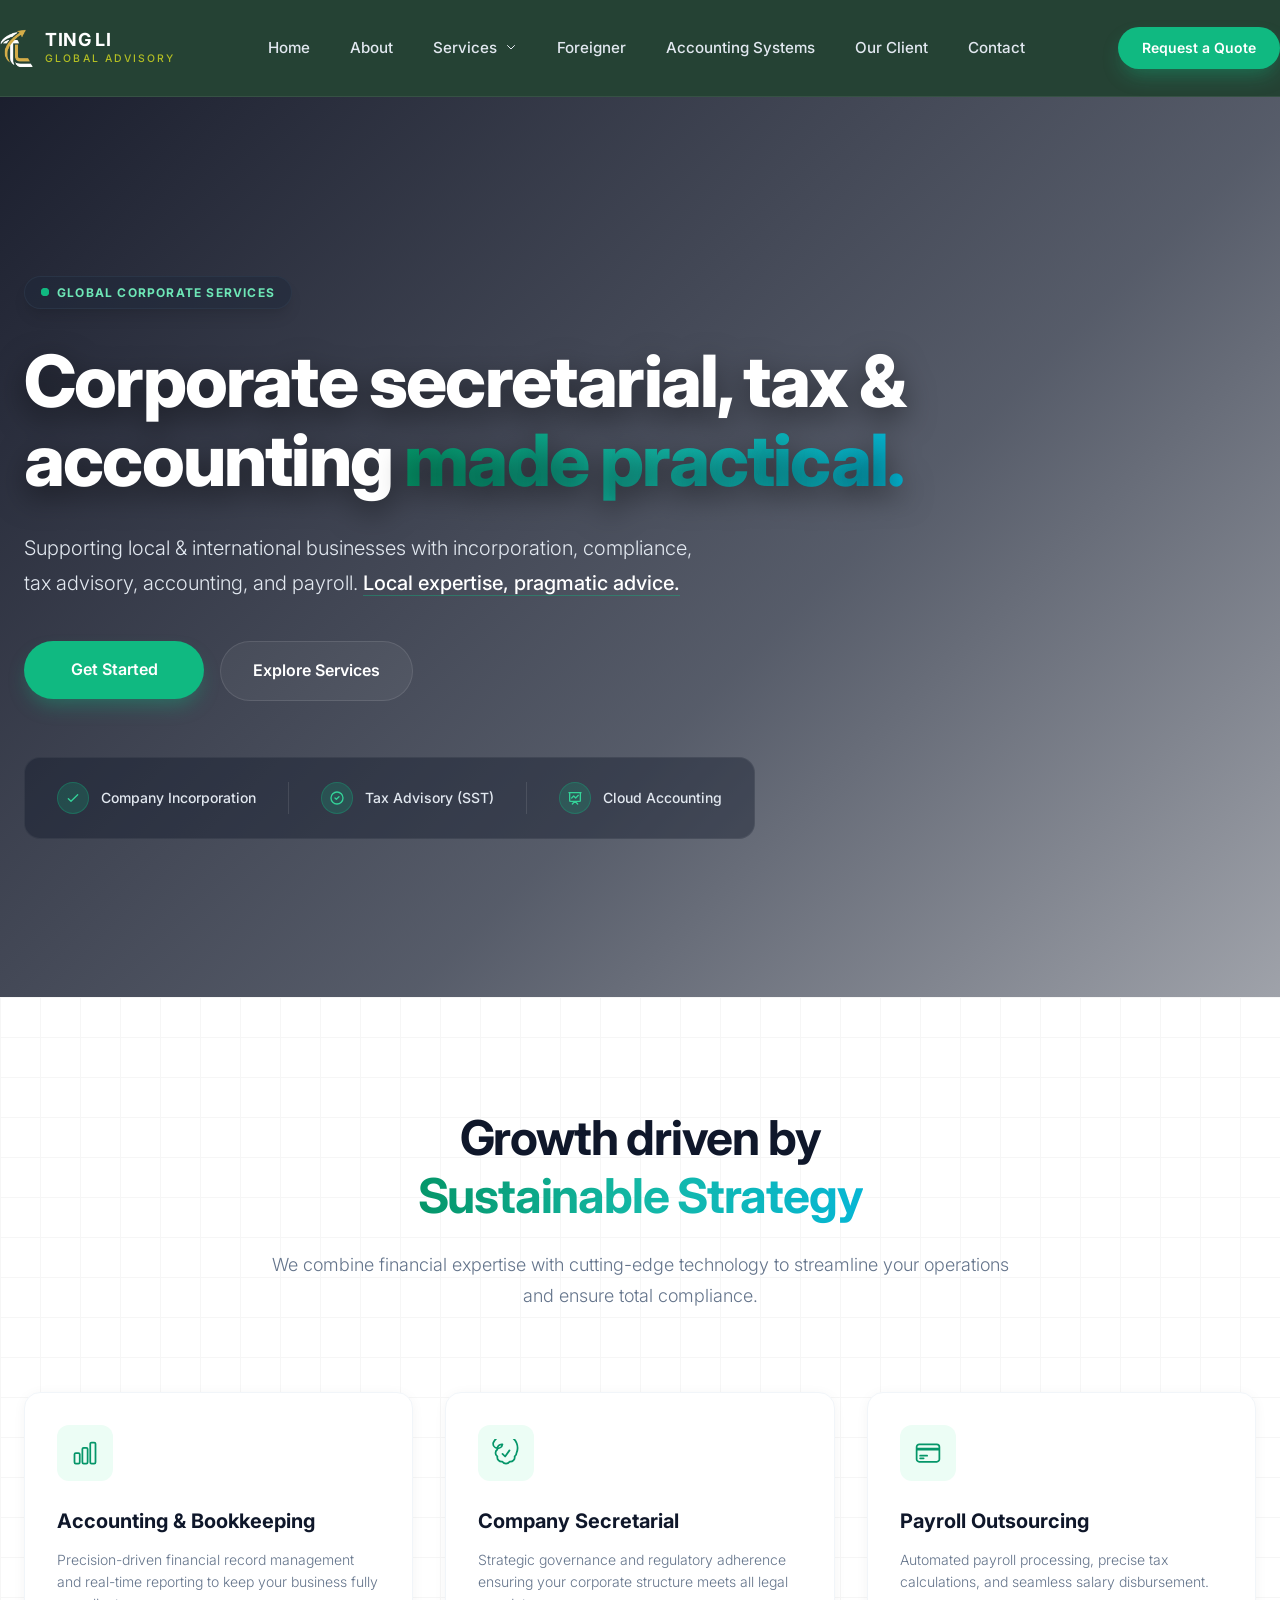
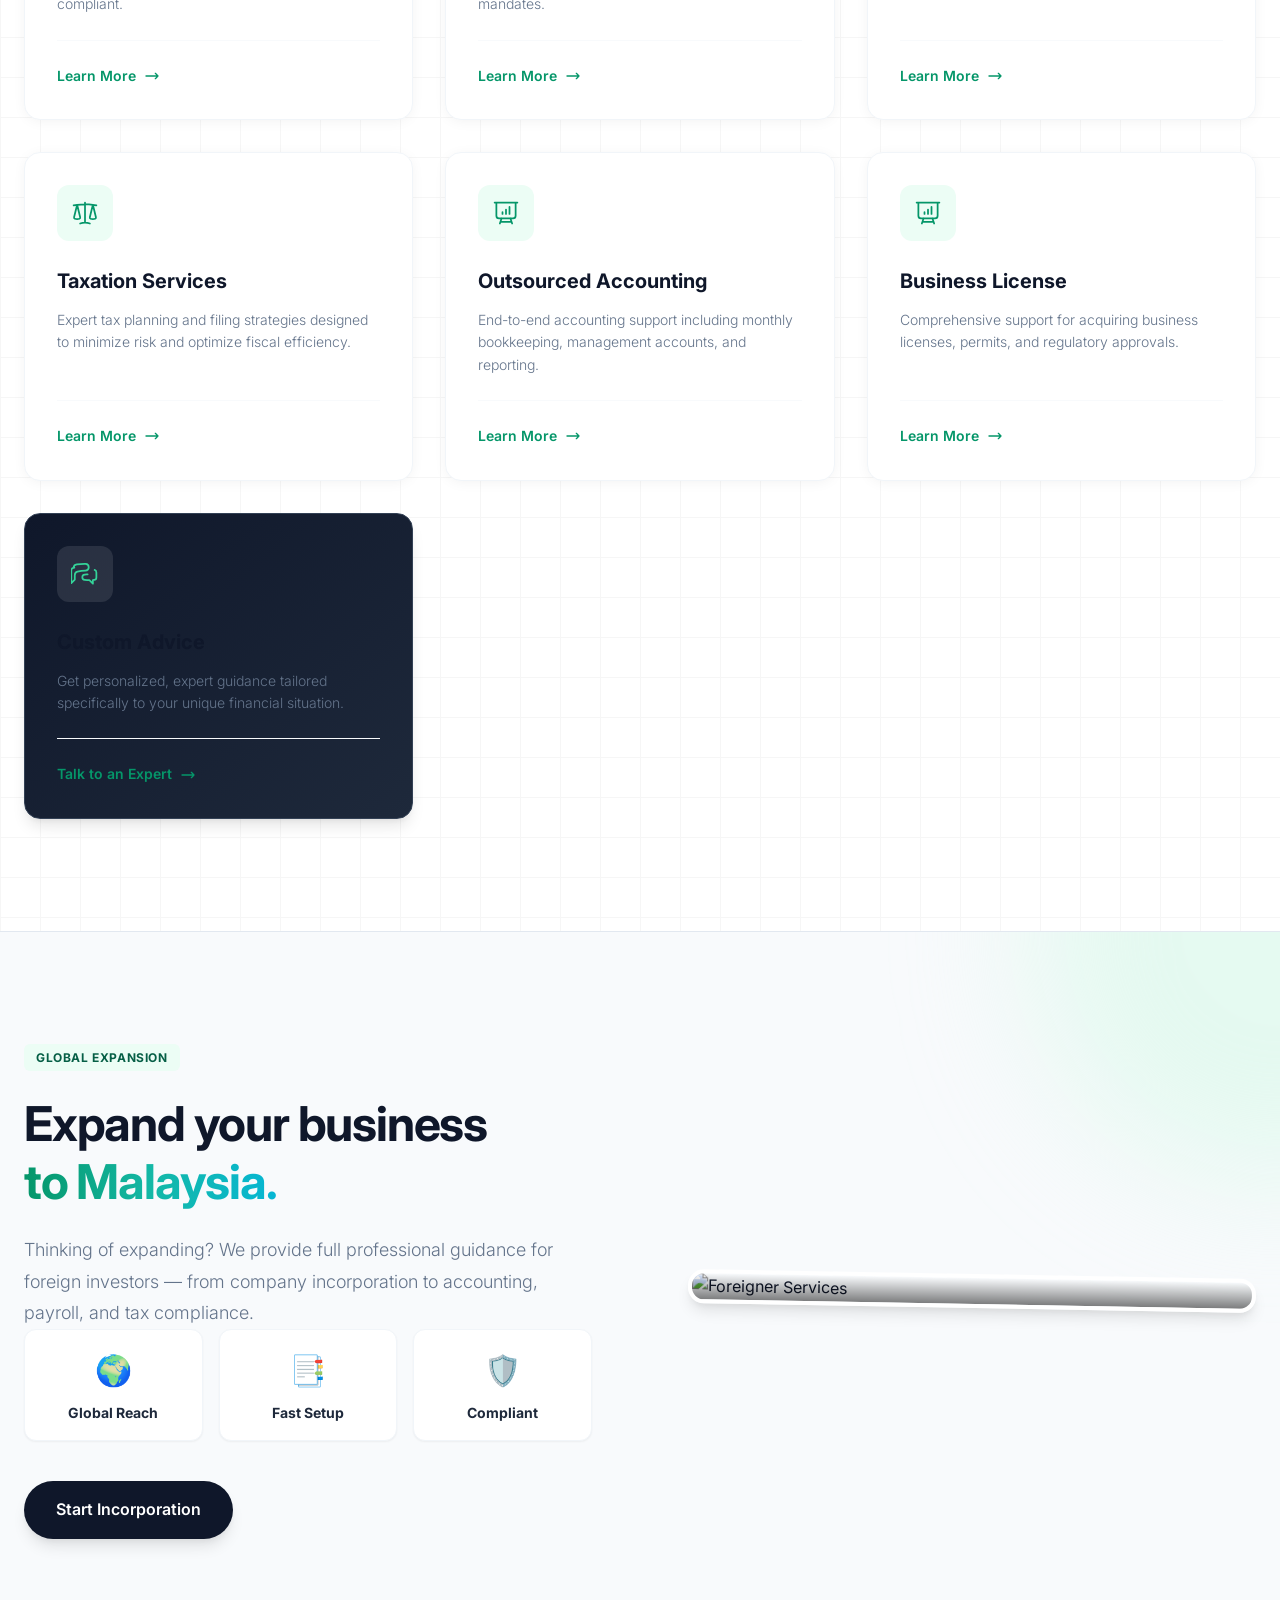
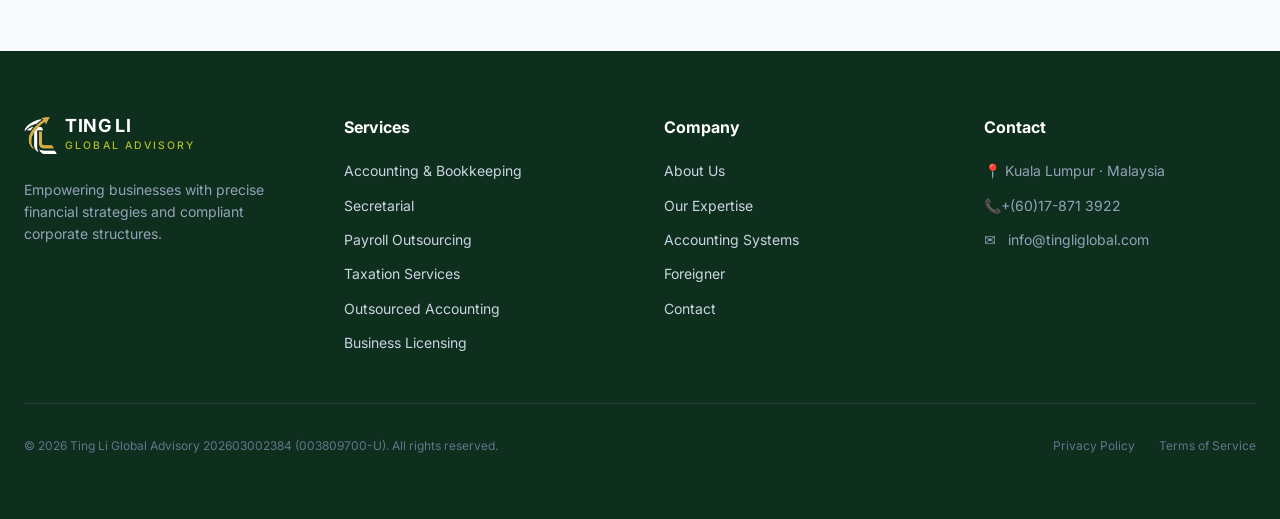
==== index.html @ 91e97980 "Update index.html" ====
<!DOCTYPE html>
<html lang="en">
  <head>
    <meta charset="UTF-8" />
    <meta name="viewport" content="width=device-width, initial-scale=1.0" />
    <script type="application/ld+json">
{
  "@context": "https://schema.org",
  "@type": "WebSite",
  "name": "Ting Li Global Advisory",
  "url": "https://tingliglobal.com",
  "alternateName": ["Ting Li Global"]
}
</script>
    <meta name="description" content="We specialize in empowering international businesses to establish and scale in Malaysia. As a premier boutique advisory firm, TING LI GLOBAL ADVISORY provides a seamless, one-stop solution for foreign investors. From company incorporation and work permits to financial management, tax compliance coordination, and audit liaison, we navigate the local regulatory landscape so you can focus on global expansion.">
    <title>Incorporation, Accounting & Audit Support | KL & Malaysia</title>
    <link rel="icon" type="image/png" href="favicon.png">
    <link rel="apple-touch-icon" href="favicon.png">
    <link href="https://fonts.googleapis.com/css2?family=Inter:wght@300;400;500;600;700;800&family=Poppins:wght@400;500;600&display=swap" rel="stylesheet">
    <link rel="stylesheet" href="design.css">
    
<script type="importmap">
{
  "imports": {
    "react": "https://aistudiocdn.com/react@^19.2.0",
    "react-dom/": "https://aistudiocdn.com/react-dom@^19.2.0/",
    "react/": "https://aistudiocdn.com/react@^19.2.0/"
  }
}
</script>
</head>
  <body>
    
    <!-- ===== HEADER ===== -->
    <header class="site-header">
      <div class="container header-inner">
        
        <!-- Logo -->
        <a class="brand-logo" href="index.html">
            <img src="logo-short.png" alt="Ting Li Logo" class="logo-img">
            <div class="logo-text-group">
                <span class="logo-title">TING LI</span>
                <span class="logo-subtitle">Global Advisory</span>
            </div>
        </a>
    
        <!-- Desktop Nav -->
        <nav class="main-nav">
          <a href="index.html" class="nav-link">Home</a>
          <a href="about.html" class="nav-link">About</a>
          
          
          <!-- Dropdown -->
          <div class="nav-item-dropdown">
            <a href="#" class="nav-link dropdown-toggle">
                Services 
                <svg class="arrow-icon" fill="none" stroke="currentColor" viewBox="0 0 24 24"><path stroke-linecap="round" stroke-linejoin="round" stroke-width="2" d="M19 9l-7 7-7-7"></path></svg>
            </a>
            <div class="dropdown-menu">
                <a href="accounting.html" class="dropdown-item">Accounting & Bookkeeping</a>
                <a href="secretarial.html" class="dropdown-item">Company Secretarial</a>
                <a href="payroll.html" class="dropdown-item">Payroll Outsourcing</a>
                <a href="taxation.html" class="dropdown-item">Taxation Services</a>
                <a href="outsource.html" class="dropdown-item">Outsourced Accounting</a>
                <a href="license.html" class="dropdown-item">Business License</a>
                <div class="dropdown-divider"></div>
                <a href="services.html" class="dropdown-item highlight-link">All Services →</a>
            </div>
          </div>
          
          <a href="foreigner.html" class="nav-link">Foreigner</a>
          <a href="system.html" class="nav-link">Accounting Systems</a>
          <a href="client.html" class="nav-link">Our Client</a>
          <a href="contact.html" class="nav-link">Contact</a>
        </nav>
    
        <!-- CTA & Mobile -->
        <div class="header-actions">
            <a href="contact.html" class="btn btn-primary btn-sm">Request a Quote</a>
            <button class="mobile-menu-btn">
              <svg class="icon" fill="none" stroke="currentColor" viewBox="0 0 24 24"><path stroke-linecap="round" stroke-linejoin="round" stroke-width="2" d="M4 6h16M4 12h16M4 18h16"></path></svg>
            </button>
        </div>
      </div>
    </header>

    <!-- ===== HERO SECTION ===== -->
    <section class="hero-section">
      <div class="hero-slideshow"></div>
      <div class="hero-overlay"></div>

      <div class="container hero-content">
        <div class="hero-inner animate-fade-in-up">
          
          <!-- Badge -->
          <div class="hero-badge">
            <span class="status-indicator">
              <span class="ping"></span>
              <span class="dot"></span>
            </span>
            <span class="badge-text">Global Corporate Services</span>
          </div>

          <!-- Main Title -->
          <h1 class="hero-title">
            Corporate secretarial, tax & accounting <span class="gradient-text">made practical.</span>
          </h1>
          
          <!-- Subtitle -->
          <p class="hero-subtitle">
            Supporting local & international businesses with incorporation, compliance, tax advisory, accounting, and payroll. 
            <span class="highlight">Local expertise, pragmatic advice.</span>
          </p>

          <!-- Buttons -->
          <div class="hero-buttons">
            <a href="contact.html" class="btn btn-primary btn-lg">Get Started</a>
            <a href="services.html" class="btn btn-glass btn-lg">Explore Services</a>
          </div>

          <!-- Features (Glass Card) -->
          <div class="hero-features-card">
             <div class="feature-item">
                <div class="icon-circle">
                    <svg class="icon" fill="none" stroke="currentColor" viewBox="0 0 24 24"><path stroke-linecap="round" stroke-linejoin="round" stroke-width="2" d="M5 13l4 4L19 7"></path></svg>
                </div>
                <span>Company Incorporation</span>
             </div>
             <div class="separator"></div>
             <div class="feature-item">
                <div class="icon-circle">
                    <svg class="icon" fill="none" stroke="currentColor" viewBox="0 0 24 24"><path stroke-linecap="round" stroke-linejoin="round" stroke-width="2" d="M9 12l2 2 4-4m6 2a9 9 0 11-18 0 9 9 0 0118 0z"></path></svg>
                </div>
                <span>Tax Advisory (SST)</span>
             </div>
             <div class="separator"></div>
             <div class="feature-item">
                <div class="icon-circle">
                    <svg class="icon" fill="none" stroke="currentColor" viewBox="0 0 24 24"><path stroke-linecap="round" stroke-linejoin="round" stroke-width="2" d="M7 12l3-3 3 3 4-4M8 21l4-4 4 4M3 4h18M4 4h16v12a1 1 0 01-1 1H5a1 1 0 01-1-1V4z"></path></svg>
                </div>
                <span>Cloud Accounting</span>
             </div>
          </div>

        </div>
      </div>
    </section>

    <!-- ===== SERVICES SECTION ===== -->
    <section id="services" class="services-section">
        
        <!-- Grid Pattern -->
        <div class="bg-grid"></div>

        <div class="container relative-z">
            
            <!-- Section Header -->
            <div class="section-header">
                <h2 class="section-title animate-fade-in-up">
                    Growth driven by <br/>
                    <span class="gradient-text-emerald">Sustainable Strategy</span>
                </h2>
                <p class="section-description animate-fade-in-up delay-100">
                   We combine financial expertise with cutting-edge technology to streamline your operations and ensure total compliance.
                </p>
            </div>

            <!-- Modern Grid Layout -->
            <div class="services-grid">
                
                <!-- Card 1 -->
                <a href="accounting.html" class="service-card animate-fade-in-up delay-100">
                    <div class="card-icon-wrapper">
                        <svg class="card-icon" fill="none" viewBox="0 0 24 24" stroke-width="1.5" stroke="currentColor"><path stroke-linecap="round" stroke-linejoin="round" d="M3 13.125C3 12.504 3.504 12 4.125 12h2.25c.621 0 1.125.504 1.125 1.125v6.75C7.5 20.496 6.996 21 6.375 21h-2.25A1.125 1.125 0 013 19.875v-6.75zM9.75 8.625c0-.621.504-1.125 1.125-1.125h2.25c.621 0 1.125.504 1.125 1.125v11.25c0 .621-.504 1.125-1.125 1.125h-2.25a1.125 1.125 0 01-1.125-1.125V8.625zM16.5 4.125c0-.621.504-1.125 1.125-1.125h2.25C20.496 3 21 3.504 21 4.125v15.75c0 .621-.504 1.125-1.125 1.125h-2.25a1.125 1.125 0 01-1.125-1.125V4.125z" /></svg>
                    </div>
                    <h3 class="card-title">Accounting & Bookkeeping</h3>
                    <p class="card-desc">Precision-driven financial record management and real-time reporting to keep your business fully compliant.</p>
                    <div class="card-footer">
                        Learn More <svg class="arrow-mini" fill="none" viewBox="0 0 24 24" stroke="currentColor" stroke-width="2"><path stroke-linecap="round" stroke-linejoin="round" d="M17 8l4 4m0 0l-4 4m4-4H3" /></svg>
                    </div>
                </a>

                <!-- Card 2 -->
                <a href="secretarial.html" class="service-card animate-fade-in-up delay-200">
                    <div class="card-icon-wrapper">
                        <svg class="card-icon" fill="none" viewBox="0 0 24 24" stroke-width="1.5" stroke="currentColor"><path stroke-linecap="round" stroke-linejoin="round" d="M9 12.75L11.25 15 15 9.75M21 12c0 1.268-.63 2.39-1.593 3.068a3.745 3.745 0 01-1.043 3.296 3.745 3.745 0 01-3.296 1.043A3.745 3.745 0 0112 21c-1.268 0-2.39-.63-3.068-1.593a3.746 3.746 0 01-3.296-1.043 3.745 3.745 0 01-1.043-3.296A3.745 3.745 0 013 12c0-1.268.63-2.39 1.593-3.068a3.745 3.745 0 011.043-3.296 3.746 3.746 0 013.296-1.043A3.746 3.746 0 011.043 3.296A3.745 3.745 0 0121 12z" /></svg>
                    </div>
                    <h3 class="card-title">Company Secretarial</h3>
                    <p class="card-desc">Strategic governance and regulatory adherence ensuring your corporate structure meets all legal mandates.</p>
                    <div class="card-footer">
                        Learn More <svg class="arrow-mini" fill="none" viewBox="0 0 24 24" stroke="currentColor" stroke-width="2"><path stroke-linecap="round" stroke-linejoin="round" d="M17 8l4 4m0 0l-4 4m4-4H3" /></svg>
                    </div>
                </a>

                <!-- Card 3 -->
                <a href="payroll.html" class="service-card animate-fade-in-up delay-300">
                    <div class="card-icon-wrapper">
                        <svg class="card-icon" fill="none" viewBox="0 0 24 24" stroke-width="1.5" stroke="currentColor"><path stroke-linecap="round" stroke-linejoin="round" d="M2.25 8.25h19.5M2.25 9h19.5m-16.5 5.25h6m-6 2.25h3m-3.75 3h15a2.25 2.25 0 002.25-2.25V6.75A2.25 2.25 0 0019.5 4.5h-15a2.25 2.25 0 00-2.25 2.25v10.5A2.25 2.25 0 004.5 19.5z" /></svg>
                    </div>
                    <h3 class="card-title">Payroll Outsourcing</h3>
                    <p class="card-desc">Automated payroll processing, precise tax calculations, and seamless salary disbursement.</p>
                    <div class="card-footer">
                        Learn More <svg class="arrow-mini" fill="none" viewBox="0 0 24 24" stroke="currentColor" stroke-width="2"><path stroke-linecap="round" stroke-linejoin="round" d="M17 8l4 4m0 0l-4 4m4-4H3" /></svg>
                    </div>
                </a>

                <!-- Card 4 -->
                <a href="taxation.html" class="service-card animate-fade-in-up delay-400">
                    <div class="card-icon-wrapper">
                        <svg class="card-icon" fill="none" viewBox="0 0 24 24" stroke-width="1.5" stroke="currentColor"><path stroke-linecap="round" stroke-linejoin="round" d="M12 3v17.25m0 0c-1.472 0-2.882.265-4.185.75M12 20.25c1.472 0 2.882.265 4.185.75M18.75 4.97A48.416 48.416 0 0012 4.5c-2.291 0-4.545.16-6.75.47m13.5 0c1.01.143 2.01.317 3 .52m-3-.52l2.62 10.726c.122.499-.106 1.028-.589 1.202a5.988 5.988 0 01-2.031.352 5.988 5.988 0 01-2.031-.352c-.483-.174-.711-.703-.59-1.202L18.75 4.971zm-16.5.52c.99-.203 1.99-.377 3-.52m0 0l2.62 10.726c.122.499-.106 1.028-.589 1.202a5.989 5.989 0 01-2.031.352 5.989 5.989 0 01-2.031-.352c-.483-.174-.711-.703-.59-1.202L5.25 4.971z" /></svg>
                    </div>
                    <h3 class="card-title">Taxation Services</h3>
                    <p class="card-desc">Expert tax planning and filing strategies designed to minimize risk and optimize fiscal efficiency.</p>
                    <div class="card-footer">
                        Learn More <svg class="arrow-mini" fill="none" viewBox="0 0 24 24" stroke="currentColor" stroke-width="2"><path stroke-linecap="round" stroke-linejoin="round" d="M17 8l4 4m0 0l-4 4m4-4H3" /></svg>
                    </div>
                </a>

                <!-- Card 5 -->
                <a href="outsource.html" class="service-card animate-fade-in-up delay-500">
                    <div class="card-icon-wrapper">
                        <svg class="card-icon" fill="none" viewBox="0 0 24 24" stroke-width="1.5" stroke="currentColor"><path stroke-linecap="round" stroke-linejoin="round" d="M3.75 3v11.25A2.25 2.25 0 006 16.5h2.25M3.75 3h-1.5m1.5 0h16.5m0 0h1.5m-1.5 0v11.25A2.25 2.25 0 0118 16.5h-2.25m-7.5 0h7.5m-7.5 0l-1 3m8.5-3l1 3m0 0l.5 1.5m-.5-1.5h-9.5m0 0l-.5 1.5M9 11.25v1.5M12 9v3.75m3-6v6" /></svg>
                    </div>
                    <h3 class="card-title">Outsourced Accounting</h3>
                    <p class="card-desc">End-to-end accounting support including monthly bookkeeping, management accounts, and reporting.</p>
                    <div class="card-footer">
                        Learn More <svg class="arrow-mini" fill="none" viewBox="0 0 24 24" stroke="currentColor" stroke-width="2"><path stroke-linecap="round" stroke-linejoin="round" d="M17 8l4 4m0 0l-4 4m4-4H3" /></svg>
                    </div>
                </a>
                
                <!-- Card 5 -->
                <a href="license.html" class="service-card animate-fade-in-up delay-500">
                    <div class="card-icon-wrapper">
                        <svg class="card-icon" fill="none" viewBox="0 0 24 24" stroke-width="1.5" stroke="currentColor"><path stroke-linecap="round" stroke-linejoin="round" d="M3.75 3v11.25A2.25 2.25 0 006 16.5h2.25M3.75 3h-1.5m1.5 0h16.5m0 0h1.5m-1.5 0v11.25A2.25 2.25 0 0118 16.5h-2.25m-7.5 0h7.5m-7.5 0l-1 3m8.5-3l1 3m0 0l.5 1.5m-.5-1.5h-9.5m0 0l-.5 1.5M9 11.25v1.5M12 9v3.75m3-6v6" /></svg>
                    </div>
                    <h3 class="card-title">Business License</h3>
                    <p class="card-desc">Comprehensive support for acquiring business licenses, permits, and regulatory approvals.</p>
                    <div class="card-footer">
                        Learn More <svg class="arrow-mini" fill="none" viewBox="0 0 24 24" stroke="currentColor" stroke-width="2"><path stroke-linecap="round" stroke-linejoin="round" d="M17 8l4 4m0 0l-4 4m4-4H3" /></svg>
                    </div>
                </a>
                

                <!-- Card 6: Custom -->
                <a href="contact.html" class="service-card service-card-dark animate-fade-in-up delay-600">
                    <div class="card-icon-wrapper dark-icon">
                        <svg class="card-icon" fill="none" viewBox="0 0 24 24" stroke-width="1.5" stroke="currentColor"><path stroke-linecap="round" stroke-linejoin="round" d="M20.25 8.511c.884.284 1.5 1.128 1.5 2.097v4.286c0 1.136-.847 2.1-1.98 2.193-.34.027-.68.052-1.02.072v3.091l-3-3c-1.355 0-2.697-.056-4.024-.166-1.145-.096-2.026-1.092-2.026-2.247 0-1.133.875-2.11 2.013-2.256.54-.069 1.09-.126 1.653-.171.29-.023.584-.042.883-.057M2.25 6.75c0-1.552 1.171-2.88 2.723-3.048 2.152-.236 4.398-.372 6.69-.395.27.003.542.01.815.023 1.52.07 2.72 1.353 2.72 2.876 0 1.564-1.258 2.85-2.825 2.922-2.368.109-4.66.386-6.848.814-1.42.278-2.275 1.706-2.275 3.12v3.811l-3 3V9c0-1.042.698-1.93 1.68-2.187.31-.08.63-.146.953-.203" /></svg>
                    </div>
                    <h3 class="card-title text-white">Custom Advice</h3>
                    <p class="card-desc text-slate-400">Get personalized, expert guidance tailored specifically to your unique financial situation.</p>
                    <div class="card-footer text-emerald-400">
                        Talk to an Expert <svg class="arrow-mini" fill="none" viewBox="0 0 24 24" stroke="currentColor" stroke-width="2"><path stroke-linecap="round" stroke-linejoin="round" d="M17 8l4 4m0 0l-4 4m4-4H3" /></svg>
                    </div>
                </a>

            </div>
        </div>
    </section>

    <!-- ===== FOREIGNER SECTION ===== -->
    <section class="foreigner-section">
        
        <!-- Decorative blobs -->
        <div class="bg-blob"></div>
        
        <div class="container relative-z">
            <div class="foreigner-layout">
                
                <!-- Content -->
                <div class="foreigner-content">
                    <div class="badge-pill">Global Expansion</div>
                    
                    <h2 class="section-title text-left">
                        Expand your business <br>
                        <span class="gradient-text-emerald">to Malaysia.</span>
                    </h2>
                    
                    <p class="section-description text-left">
                        Thinking of expanding? We provide full professional guidance for foreign investors — from company incorporation to accounting, payroll, and tax compliance.
                    </p>
                    
                    <!-- Feature Grid -->
                    <div class="feature-grid">
                        <div class="feature-box">
                            <span class="emoji-icon">🌍</span>
                            <span class="feature-label">Global Reach</span>
                        </div>
                        <div class="feature-box">
                             <span class="emoji-icon">📑</span>
                            <span class="feature-label">Fast Setup</span>
                        </div>
                        <div class="feature-box">
                             <span class="emoji-icon">🛡️</span>
                            <span class="feature-label">Compliant</span>
                        </div>
                    </div>

                    <a href="foreigner.html" class="btn btn-dark btn-lg">Start Incorporation</a>
                </div>

                <!-- Image -->
                <div class="foreigner-image-wrapper">
                    <div class="image-card">
                        <img src="https://images.unsplash.com/photo-1556761175-5973dc0f32e7?q=80&w=2664&auto=format&fit=crop" alt="Foreigner Services" class="img-fluid">
                        <div class="image-overlay"></div>
                        <div class="image-caption">
                            <p class="caption-title">One-Stop Solution</p>
                            <p class="caption-subtitle">For International Investors</p>
                        </div>
                    </div>
                </div>

            </div>
        </div>
    </section>

     <!-- ===== FOOTER ===== -->
    <footer class="site-footer">
      <div class="container">
        <div class="footer-grid">
          
          <!-- Brand -->
          <div class="footer-col brand-col">
            <div class="footer-brand">
               <img src="logo-short.png" alt="Ting Li Logo" class="logo-img">
            <div class="logo-text-group">
                <span class="logo-title">TING LI</span>
                <span class="logo-subtitle">Global Advisory</span>
            </div>
            </div>
            <p class="footer-desc">
              Empowering businesses with precise financial strategies and compliant corporate structures.
            </p>
          </div>

          <!-- Links -->
          <div class="footer-col">
            <h4 class="footer-heading">Services</h4>
            <ul class="footer-links">
              <li><a href="accounting.html">Accounting & Bookkeeping</a></li>
              <li><a href="secretarial.html">Secretarial</a></li>
              <li><a href="payroll.html">Payroll Outsourcing</a></li>
              <li><a href="taxation.html">Taxation Services</a></li>
              <li><a href="outsource.css">Outsourced Accounting</a></li>
              <li><a href="license.html">Business Licensing</a></li>
            </ul>
          </div>

          <div class="footer-col">
            <h4 class="footer-heading">Company</h4>
            <ul class="footer-links">
              <li><a href="about.html">About Us</a></li>
              <li><a href="services.html">Our Expertise</a></li>
              <li><a href="system.html">Accounting Systems</a></li>
              <li><a href="foreigner.html">Foreigner</a></li>
              
              <li><a href="contact.html">Contact</a></li>
            </ul>
          </div>

          <!-- Contact -->
          <div class="footer-col">
          <h4 class="footer-heading">Contact</h4>
          <ul class="footer-contact">
            <li>
               <span>📍 Kuala Lumpur · Malaysia</span>
               <span><br></span>
            </li>
            <li>
               <span>📞+(60)17-871 3922</span>
               <span></span>
            </li>
            <li>
               <span>✉️</span>
               <span>info@tingliglobal.com</span>
            </li>
          </ul>
        </div>

        </div>

        <div class="footer-bottom">
          <p>&copy; 2026 Ting Li Global Advisory 202603002384 (003809700-U). All rights reserved.</p>
          <div class="footer-legal">
            <a href="#">Privacy Policy</a>
            <a href="#">Terms of Service</a>
          </div>
        </div>
      </div>
    </footer>
<script src="design.js"></script>
  </body>

</html>
---- design.css ----
/* =========================================
   VARIABLES & RESET
   ========================================= */
:root {
  /* Colors */
  --primary: #10b981; /* Emerald 500 */
  --primary-hover: #059669; /* Emerald 600 */
  --primary-light: #ecfdf5; /* Emerald 50 */
  --slate-900: #0f172a;
  --slate-800: #1e293b;
  --slate-500: #64748b;
  --slate-400: #94a3b8;
  --slate-50: #f8fafc;
  --white: #ffffff;
  
  /* Footer Background - Matching Header (Dark Emerald) */
  --bg-emerald-dark: #0e2e1e;

  /* Gradients */
  --grad-emerald: linear-gradient(to right, #059669, #14b8a6, #06b6d4); /* Emerald-Teal-Cyan */
  --grad-logo: linear-gradient(to bottom right, #10b981, #0d9488);
  
  /* Shadows */
  --shadow-sm: 0 1px 2px 0 rgba(0, 0, 0, 0.05);
  --shadow-lg: 0 10px 15px -3px rgba(0, 0, 0, 0.1), 0 4px 6px -2px rgba(0, 0, 0, 0.05);
  --shadow-card: 0 2px 15px -3px rgba(0,0,0,0.07);
  --shadow-card-hover: 0 50px 80px -15px rgba(16,185,129,0.3);
  --shadow-neon: 0 0 10px rgba(16, 185, 129, 0.5);
  
  /* Layout */
  --container-max: 1280px;
  --header-height: 80px;
}

* { box-sizing: border-box; margin: 0; padding: 0; }
html { height: 100%; } 
body {
  font-family: 'Inter', system-ui, -apple-system, sans-serif;
  color: var(--slate-900);
  line-height: 1.6;
  background-color: var(--white);
  -webkit-font-smoothing: antialiased;
}

/* =========================================
   UTILITIES
   ========================================= */
.container {
  width: 100%;
  max-width: var(--container-max);
  margin-left: auto !important;
  margin-right: auto !important;
  padding-left: 24px;
  padding-right: 24px;
}
a { text-decoration: none; color: inherit; }
.relative-z { position: relative; z-index: 10; }
.text-center { text-align: center; }
.mb-12 { margin-bottom: 3rem; }
.w-16 { width: 4rem; }
.h-1 { height: 0.25rem; }
.bg-emerald-500 { background-color: var(--primary); }
.mx-auto { margin-left: auto; margin-right: auto; }
.rounded { border-radius: 0.25rem; }
.text-slate-900 { color: var(--slate-900); }
.text-white { color: var(--white); }
.mt-6 { margin-top: 1.5rem; }

/* Buttons */
.btn {
  display: inline-flex;
  align-items: center;
  justify-content: center;
  font-weight: 600;
  border-radius: 9999px; /* Pill */
  transition: all 0.3s ease;
  cursor: pointer;
  border: none;
}
.btn-primary {
  background-color: var(--primary);
  color: var(--white);
  box-shadow: 0 10px 20px -5px rgba(16,185,129,0.4);
}
.btn-primary:hover {
  background-color: var(--primary-hover);
  transform: translateY(-2px);
  box-shadow: 0 20px 30px -5px rgba(16,185,129,0.5);
}
.btn-glass {
  background-color: rgba(255,255,255,0.05);
  border: 1px solid rgba(255,255,255,0.1);
  color: var(--white);
  backdrop-filter: blur(4px);
}
.btn-glass:hover {
  background-color: rgba(255,255,255,0.1);
}
.btn-dark {
  background-color: var(--slate-900);
  color: var(--white);
  box-shadow: var(--shadow-lg);
}
.btn-dark:hover {
  background-color: var(--slate-800);
  transform: translateY(-2px);
}
.btn-sm { padding: 0.625rem 1.5rem; font-size: 0.875rem; }
.btn-lg { padding: 1rem 2rem; font-size: 1rem; min-width: 180px; }

/* =========================================
   HEADER
   ========================================= */
.site-header {
  position: sticky;
  top: 0;
  z-index: 100;
  background-color: rgba(14, 46, 30, 0.9);
  backdrop-filter: blur(16px);
  border-bottom: 1px solid rgba(255, 255, 255, 0.08);
}
.header-inner {
  display: flex;
  align-items: center;
  justify-content: space-between;
  padding: 1.25rem 0;
}

/* Logo */
.brand-logo { display: flex; align-items: center; gap: 0.75rem; color: var(--white); }
.logo-img { height: 2.5rem; width: auto; object-fit: contain; }
.logo-text-group { display: flex; flex-direction: column; }
.logo-title { font-weight: 700; font-size: 1.125rem; line-height: 1.25; letter-spacing: 0.025em; }
.logo-subtitle { font-size: 0.65rem; font-weight: 500; letter-spacing: 0.2em; color: #b3be23; text-transform: uppercase; }

/* Nav */
.main-nav { display: none; }
@media(min-width: 1024px) {
  .main-nav { display: flex; align-items: center; gap: 2.5rem; }
}
.nav-link {
  font-weight: 500;
  color: #e2e8f0;
  font-size: 0.95rem;
  position: relative;
  transition: color 0.3s;
}
.nav-link:hover { color: #34d399; }
.nav-link::before {
  content: ''; position: absolute; bottom: -2px; left: 0; width: 0; height: 2px;
  background-color: #34d399; transition: width 0.3s;
}
.nav-link:hover::before { width: 100%; }

/* Dropdown */
.nav-item-dropdown { position: relative; height: 100%; display: flex; align-items: center; padding: 1rem 0; cursor: pointer; }
.arrow-icon { width: 0.75rem; height: 0.75rem; transition: transform 0.2s; margin-left: 4px; display: inline-block; }
.nav-item-dropdown:hover .arrow-icon { transform: rotate(180deg); }

.dropdown-menu {
  opacity: 0; visibility: hidden;
  position: absolute; top: 100%; left: 50%;
  transform: translateX(-50%) translateY(10px);
  background: var(--white);
  min-width: 260px;
  padding: 0.5rem;
  border-radius: 0.75rem;
  box-shadow: 0 20px 40px -5px rgba(0, 0, 0, 0.1);
  z-index: 50;
  transition: all 0.2s cubic-bezier(0.16, 1, 0.3, 1);
  border: 1px solid rgba(0,0,0,0.05);
}
.nav-item-dropdown:hover .dropdown-menu {
  opacity: 1; visibility: visible;
  transform: translateX(-50%) translateY(0);
}
.dropdown-item {
  display: block; padding: 0.625rem 1rem;
  color: var(--slate-500);
  font-size: 0.9rem; font-weight: 500;
  border-radius: 0.5rem; transition: all 0.2s;
}
.dropdown-item:hover {
  background-color: var(--primary-light);
  color: var(--primary-hover);
  padding-left: 1.25rem;
}
.dropdown-divider { height: 1px; background-color: #f1f5f9; margin: 0.25rem 0; }
.highlight-link { color: var(--primary-hover); font-weight: 600; }

/* Header Actions */
.header-actions { display: flex; align-items: center; gap: 1rem; }
.mobile-menu-btn {
  display: block; background: none; border: none; color: rgba(255,255,255,0.9);
  padding: 0.5rem; cursor: pointer;
}
.mobile-menu-btn:hover { color: white; background-color: rgba(255,255,255,0.1); border-radius: 0.5rem; }
@media(min-width: 1024px) { .mobile-menu-btn { display: none; } }
@media(max-width: 640px) { .header-actions .btn { display: none; } }

/* =========================================
   HERO
   ========================================= */
.hero-section {
  position: relative; width: 100%; min-height: 100vh;
  display: flex; align-items: center; justify-content: center;
  overflow: hidden;
  padding-top: 100px; padding-bottom: 80px;
}
.hero-slideshow {
  position: absolute; inset: 0; z-index: 0;
  background-size: cover; background-position: center;
  animation: slideShow 24s infinite;
  transition: background-image 1s ease-in-out;
}
.hero-overlay {
  position: absolute; inset: 0; z-index: 1;
  background: linear-gradient(135deg, rgba(2, 6, 23, 0.9) 0%, rgba(15, 23, 42, 0.7) 60%, rgba(15, 23, 42, 0.4) 100%);
}
@keyframes slideShow {
  0%, 20% { background-image: url('home1.jpg'); transform: scale(1); }
  25%, 45% { background-image: url('home2.jpg'); transform: scale(1.05); }
  50%, 70% { background-image: url('home3.jpg'); transform: scale(1); }
  75%, 95% { background-image: url('home4.jpg'); transform: scale(1.05); }
  100% { background-image: url('home1.jpg'); transform: scale(1); }
}

.hero-content {
  position: relative; z-index: 10;
  display: flex; flex-direction: column; align-items: flex-start; text-align: left;
}
.hero-inner { width: 100%; max-width: 64rem; }

.hero-badge {
  display: inline-flex; align-items: center; gap: 0.5rem;
  padding: 0.375rem 1rem; margin-bottom: 2rem;
  border-radius: 9999px;
  background-color: rgba(30, 41, 59, 0.5);
  backdrop-filter: blur(12px);
  border: 1px solid rgba(51, 65, 85, 0.5);
  box-shadow: var(--shadow-lg);
}
.status-indicator { position: relative; display: flex; width: 0.5rem; height: 0.5rem; }
.ping { position: absolute; display: inline-flex; height: 100%; width: 100%; border-radius: 50%; background-color: #34d399; opacity: 0.75; animation: ping 1s cubic-bezier(0, 0, 0.2, 1) infinite; }
@keyframes ping { 75%, 100% { transform: scale(2); opacity: 0; } }
.dot { position: relative; display: inline-flex; border-radius: 50%; width: 0.5rem; height: 0.5rem; background-color: #10b981; }
.badge-text { color: #6ee7b7; font-size: 0.75rem; font-weight: 700; letter-spacing: 0.1em; text-transform: uppercase; }

.hero-title {
  font-size: 3rem; font-weight: 800; color: var(--white);
  line-height: 1.1; margin-bottom: 2rem; letter-spacing: -0.025em;
  text-shadow: 0 10px 30px rgba(0,0,0,0.5);
}
@media(min-width: 768px) { .hero-title { font-size: 3.75rem; } }
@media(min-width: 1024px) { .hero-title { font-size: 4.5rem; } }
.gradient-text { background: var(--grad-emerald); -webkit-background-clip: text; color: transparent; background-clip: text; }
.desktop-break { display: none; }
@media(min-width: 1024px) { .desktop-break { display: block; } }

.hero-subtitle {
  font-size: 1.125rem; color: #e2e8f0; margin-bottom: 2.5rem;
  font-weight: 300; line-height: 1.75; max-width: 42rem; margin-left: 0; margin-right: 0;
}
@media(min-width: 768px) { .hero-subtitle { font-size: 1.25rem; } }
.highlight { color: var(--white); font-weight: 500; border-bottom: 1px solid rgba(16, 185, 129, 0.4); }

.hero-buttons { display: flex; flex-direction: column; gap: 1rem; align-items: flex-start; justify-content: flex-start; margin-bottom: 3.5rem; }
@media(min-width: 640px) { .hero-buttons { flex-direction: row; } }

/* Hero Feature Card */
.hero-features-card {
  display: inline-flex; flex-direction: column; gap: 1rem;
  padding: 1.5rem 2rem;
  border-radius: 1rem;
  background-color: rgba(15, 23, 42, 0.4);
  backdrop-filter: blur(12px);
  border: 1px solid rgba(255, 255, 255, 0.05);
  text-align: left;
}
@media(min-width: 768px) { .hero-features-card { flex-direction: row; gap: 2rem; } }

.feature-item { display: flex; align-items: center; gap: 0.75rem; }
.feature-item span { color: #e2e8f0; font-weight: 500; font-size: 0.875rem; }
.icon-circle {
  flex-shrink: 0; width: 2rem; height: 2rem;
  border-radius: 50%;
  background-color: rgba(16, 185, 129, 0.2);
  border: 1px solid rgba(16, 185, 129, 0.3);
  display: flex; align-items: center; justify-content: center;
  color: #34d399;
}
.icon { width: 1rem; height: 1rem; }
.separator { display: none; width: 1px; height: 2rem; background-color: rgba(255, 255, 255, 0.1); align-self: center; }
@media(min-width: 768px) { .separator { display: block; } }

/* =========================================
   SERVICES
   ========================================= */
.services-section {
  position: relative; width: 100%; padding: 7rem 0;
  background-color: var(--white); overflow: hidden;
}
.bg-grid {
  position: absolute; inset: 0; z-index: 0; opacity: 0.03; pointer-events: none;
  background-image: linear-gradient(#111 1px, transparent 1px), linear-gradient(90deg, #111 1px, transparent 1px);
  background-size: 40px 40px;
}
.section-header { text-align: center; margin-bottom: 5rem; max-width: 48rem; margin-left: auto; margin-right: auto; }
.section-title {
  font-size: 2.25rem; font-weight: 700; color: var(--slate-900); margin-bottom: 1.5rem;
  letter-spacing: -0.025em; line-height: 1.2;
}
@media(min-width: 768px) { .section-title { font-size: 3rem; } }
.gradient-text-emerald { background: var(--grad-emerald); -webkit-background-clip: text; color: transparent; background-clip: text; }
.section-description {
  font-size: 1.125rem; color: var(--slate-500); font-weight: 300; line-height: 1.75;
}

.services-grid {
  display: grid; grid-template-columns: 1fr; gap: 2rem;
}
@media(min-width: 768px) { .services-grid { grid-template-columns: repeat(2, 1fr); } }
@media(min-width: 1024px) { .services-grid { grid-template-columns: repeat(3, 1fr); } }

.service-card {
  background-color: var(--white);
  border-radius: 1rem;
  padding: 2rem;
  border: 1px solid #f1f5f9;
  box-shadow: var(--shadow-card);
  transition: all 0.3s ease-out;
  display: flex; flex-direction: column; height: 100%;
}
.service-card:hover {
  box-shadow: var(--shadow-card-hover);
  transform: translateY(-0.5rem);
}

.card-icon-wrapper {
  margin-bottom: 1.5rem; width: 3.5rem; height: 3.5rem;
  border-radius: 0.75rem;
  background-color: var(--primary-light);
  color: var(--primary-hover);
  display: flex; align-items: center; justify-content: center;
  transition: all 0.3s;
}
.service-card:hover .card-icon-wrapper { background-color: var(--primary-hover); color: var(--white); }
.card-icon { width: 1.75rem; height: 1.75rem; }

.card-title { font-size: 1.25rem; font-weight: 700; color: var(--slate-900); margin-bottom: 0.75rem; transition: color 0.3s; }
.service-card:hover .card-title { color: var(--primary-hover); }
.card-desc { font-size: 0.875rem; color: var(--slate-500); line-height: 1.6; margin-bottom: 1.5rem; font-weight: 300; }
.card-footer { margin-top: auto; padding-top: 1.5rem; border-top: 1px solid var(--slate-50); font-size: 0.875rem; font-weight: 600; color: var(--primary-hover); display: flex; align-items: center; }
.arrow-mini { width: 1rem; height: 1rem; margin-left: 0.5rem; transition: transform 0.3s; }
.service-card:hover .arrow-mini { transform: translateX(4px); }

/* Dark Card (Custom Advice) */
.service-card-dark {
  background: linear-gradient(to bottom right, var(--slate-900), var(--slate-800));
  border-color: #334155;
  box-shadow: var(--shadow-lg);
}
.service-card-dark:hover { box-shadow: 0 25px 50px -12px rgba(0,0,0,0.25); }
.service-card-dark .card-icon-wrapper { background-color: rgba(255,255,255,0.1); color: #34d399; }
.service-card-dark:hover .card-icon-wrapper { background-color: var(--primary); color: var(--white); }
.service-card-dark .card-title:hover { color: #6ee7b7; }

/* Wide Card */
.service-card-wide {
    grid-column: 1 / -1;
    align-items: center;
    text-align: center;
    flex-direction: column;
}
.service-card-wide .card-footer {
    justify-content: center;
}
@media(min-width: 768px) {
    .service-card-wide {
        flex-direction: row;
        text-align: left;
        align-items: center;
        gap: 2rem;
    }
    .service-card-wide .card-footer {
        border-top: none;
        margin-top: 0;
        padding-top: 0;
        margin-left: auto;
    }
    .service-card-wide .card-desc { margin-bottom: 0; }
}
/* =========================================
   FOREIGNER
   ========================================= */
.foreigner-section {
  position: relative; padding: 7rem 0; background-color: var(--slate-50);
  overflow: hidden; border-top: 1px solid #e2e8f0;
}
.bg-blob {
  position: absolute; top: 0; right: 0; width: 500px; height: 500px;
  background-color: rgba(209, 250, 229, 0.5);
  border-radius: 50%; filter: blur(64px);
  transform: translate(50%, -50%);
}
.foreigner-layout { display: flex; flex-direction: column; gap: 4rem; align-items: center; }
@media(min-width: 1024px) { .foreigner-layout { flex-direction: row; gap: 6rem; } }

.foreigner-content { flex: 1; order: 2; }
@media(min-width: 1024px) { .foreigner-content { order: 1; } }

.badge-pill {
  display: inline-block; padding: 0.25rem 0.75rem; margin-bottom: 1.5rem;
  border-radius: 0.375rem; background-color: var(--primary-light);
  color: #065f46; font-size: 0.75rem; font-weight: 700; text-transform: uppercase; letter-spacing: 0.05em;
}

.feature-grid { display: grid; grid-template-columns: 1fr; gap: 1rem; margin-bottom: 2.5rem; }
@media(min-width: 640px) { .feature-grid { grid-template-columns: repeat(3, 1fr); } }

.feature-box {
  display: flex; flex-direction: column; align-items: center; text-align: center;
  padding: 1rem; background-color: var(--white); border-radius: 0.75rem;
  border: 1px solid #f1f5f9; box-shadow: var(--shadow-sm);
  transition: border-color 0.3s;
}
.feature-box:hover { border-color: #a7f3d0; }
.emoji-icon { font-size: 1.875rem; margin-bottom: 0.5rem; }
.feature-label { font-weight: 700; color: var(--slate-800); font-size: 0.875rem; }

.foreigner-image-wrapper { flex: 1; order: 1; width: 100%; }
@media(min-width: 1024px) { .foreigner-image-wrapper { order: 2; } }

.image-card {
  position: relative; border-radius: 1rem; overflow: hidden;
  box-shadow: var(--shadow-lg); border: 4px solid var(--white);
  transform: rotate(1deg); transition: transform 0.5s;
}
.image-card:hover { transform: rotate(0); }
.img-fluid { width: 100%; height: auto; display: block; object-fit: cover; }
.image-overlay { position: absolute; inset: 0; background: linear-gradient(to top, rgba(0,0,0,0.5), transparent); }
.image-caption { position: absolute; bottom: 1.5rem; left: 1.5rem; color: var(--white); }
.caption-title { font-weight: 700; font-size: 1.125rem; }
.caption-subtitle { font-size: 0.875rem; opacity: 0.9; }


/* =========================================
   FOOTER
   ========================================= */
.site-footer {
  background-color: var(--bg-emerald-dark); /* Updated to Emerald */
  color: #cbd5e1;
  padding: 4rem 0;
}
.footer-grid {
  display: grid; grid-template-columns: 1fr; gap: 3rem; margin-bottom: 3rem;
}
@media(min-width: 768px) { .footer-grid { grid-template-columns: repeat(4, 1fr); } }

.brand-col { grid-column: span 1; }
@media(min-width: 768px) { .brand-col { grid-column: span 1; } }

.footer-brand { display: flex; align-items: center; gap: 0.5rem; color: var(--white); font-weight: 700; font-size: 1.25rem; margin-bottom: 1.5rem; }
.footer-logo-img { height: 2rem; width: auto; object-fit: contain; }
.footer-desc { font-size: 0.875rem; color: var(--slate-400); line-height: 1.6; }

.footer-heading { color: var(--white); font-weight: 700; margin-bottom: 1.25rem; }
.footer-links { list-style: none; display: flex; flex-direction: column; gap: 0.75rem; font-size: 0.875rem; }
.footer-links a:hover { color: #34d399; transition: color 0.3s; }

.footer-contact { list-style: none; display: flex; flex-direction: column; gap: 0.75rem; font-size: 0.875rem; color: var(--slate-400); }
.footer-contact li { display: flex; gap: 0.75rem; align-items: flex-start; }

.footer-bottom {
  border-top: 1px solid rgba(255,255,255,0.1); padding-top: 2rem;
  display: flex; flex-direction: column; gap: 1rem;
  font-size: 0.75rem; color: var(--slate-500); align-items: center;
}
@media(min-width: 768px) {
  .footer-bottom { flex-direction: row; justify-content: space-between; }
}
.footer-legal { display: flex; gap: 1.5rem; }
.footer-legal a:hover { color: var(--white); }

/* =========================================
   ANIMATIONS
   ========================================= */
@keyframes fadeInUp {
  from { opacity: 0; transform: translateY(30px); }
  to { opacity: 1; transform: translateY(0); }
}
.animate-fade-in-up {
  animation: fadeInUp 0.8s cubic-bezier(0.16, 1, 0.3, 1) forwards;
  opacity: 0;
}
.delay-100 { animation-delay: 100ms; }
.delay-200 { animation-delay: 200ms; }
.delay-300 { animation-delay: 300ms; }
.delay-400 { animation-delay: 400ms; }
.delay-500 { animation-delay: 500ms; }

.delay-600 { animation-delay: 600ms; }

/* Mobile Menu Logic */
@media (max-width: 768px) {
    .main-nav {
        display: none; /* Hidden by default on mobile */
        flex-direction: column;
        width: 100%;
        position: absolute;
        top: 100%;
        left: 0;
        background: white;
        padding: 20px;
        box-shadow: 0 4px 6px rgba(0,0,0,0.1);
    }

    /* When the JS adds this class, show the menu */
    .main-nav.active {
        display: flex;
    }
}
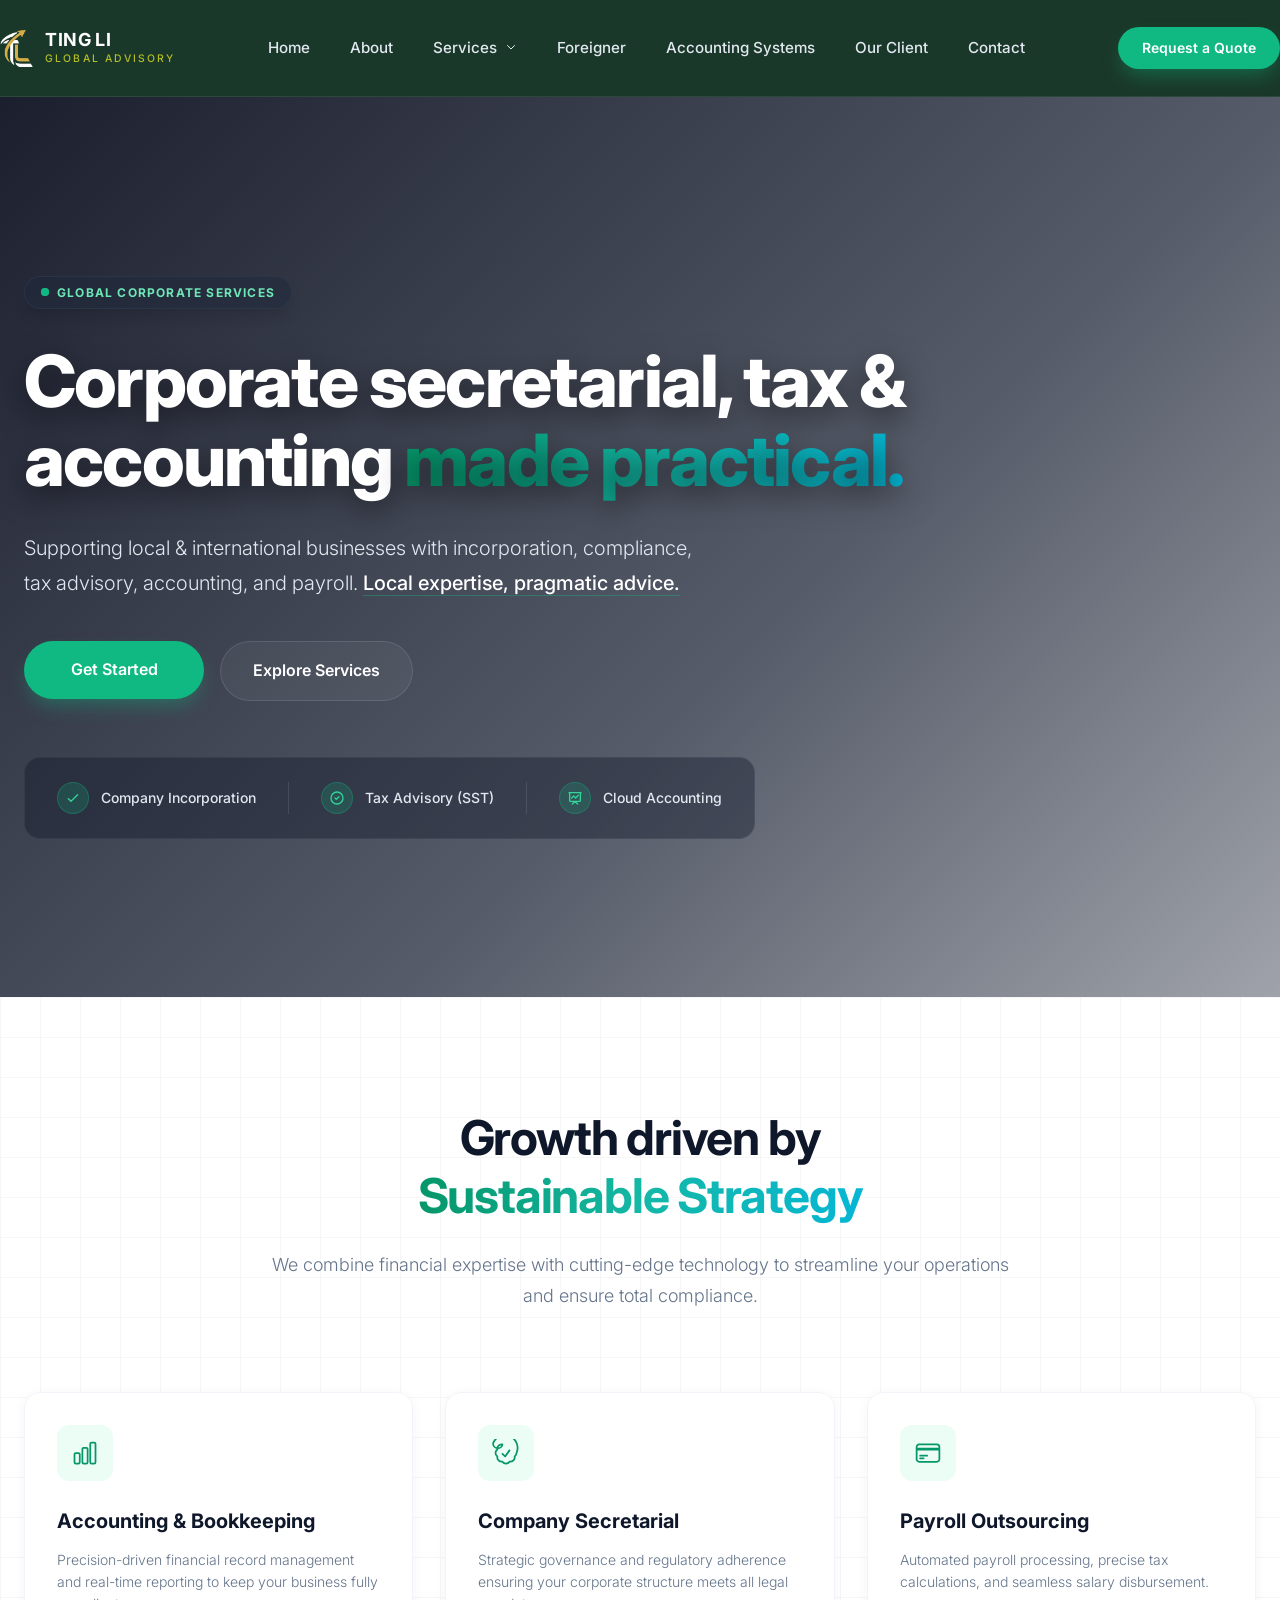
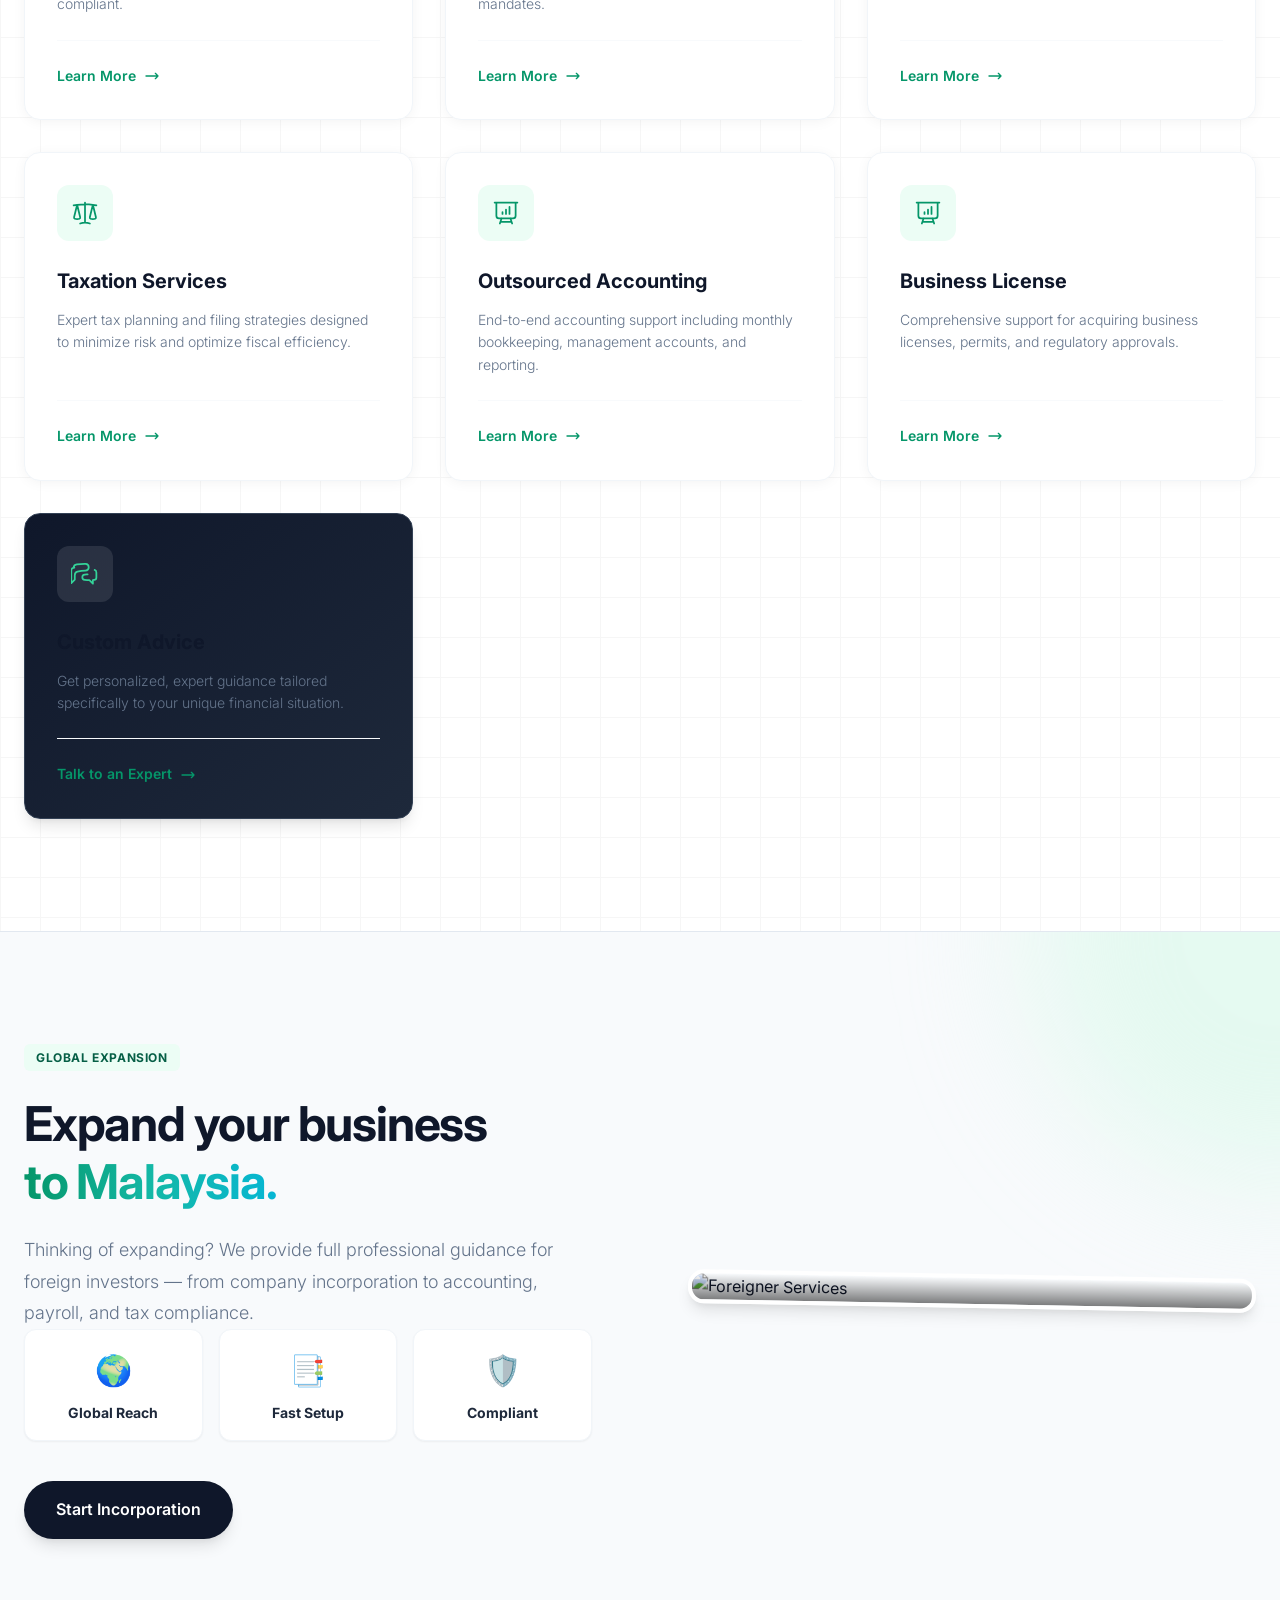
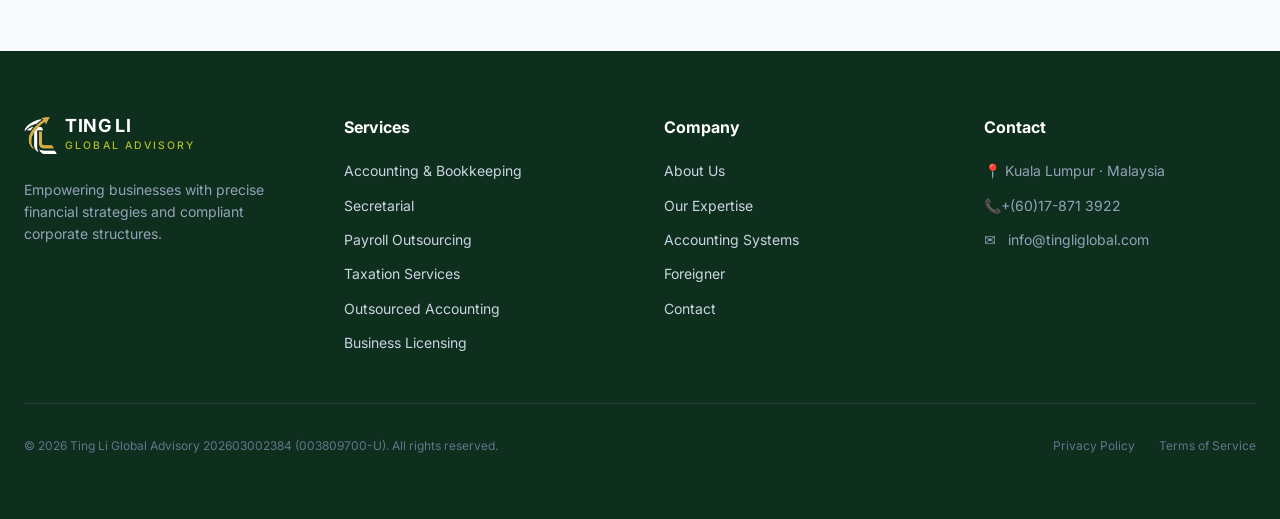
==== commit b54d3bb6: "Update index.html" ====
--- a/index.html
+++ b/index.html
@@ -30,7 +30,15 @@
 </script>
 </head>
   <body>
-    
+    <script type="application/ld+json">
+{
+  "@context": "https://schema.org",
+  "@type": "Organization",
+  "name": "Ting Li Global Advisory",
+  "url": "https://tingliglobal.com",
+  "logo": "https://tingliglobal.com/images/favicon.png"
+}
+</script>
     <!-- ===== HEADER ===== -->
     <header class="site-header">
       <div class="container header-inner">
@@ -394,3 +402,4 @@
 </html>
 
 
+
--- a/design.css
+++ b/design.css
@@ -1,5 +1,5 @@
 /* =========================================
-   VARIABLES & RESET
+   1. VARIABLES & RESET
    ========================================= */
 :root {
   /* Colors */
@@ -17,7 +17,7 @@
   --bg-emerald-dark: #0e2e1e;
 
   /* Gradients */
-  --grad-emerald: linear-gradient(to right, #059669, #14b8a6, #06b6d4); /* Emerald-Teal-Cyan */
+  --grad-emerald: linear-gradient(to right, #059669, #14b8a6, #06b6d4);
   --grad-logo: linear-gradient(to bottom right, #10b981, #0d9488);
   
   /* Shadows */
@@ -33,17 +33,25 @@
 }
 
 * { box-sizing: border-box; margin: 0; padding: 0; }
-html { height: 100%; } 
+html { height: 100%; overflow-x: hidden; } 
 body {
   font-family: 'Inter', system-ui, -apple-system, sans-serif;
   color: var(--slate-900);
   line-height: 1.6;
   background-color: var(--white);
   -webkit-font-smoothing: antialiased;
-}
-
-/* =========================================
-   UTILITIES
+  margin: 0;
+}
+
+/* FIX: Ensure all images fit */
+img {
+    max-width: 100%;
+    height: auto;
+    object-fit: cover;
+}
+
+/* =========================================
+   2. UTILITIES
    ========================================= */
 .container {
   width: 100%;
@@ -108,14 +116,48 @@
 .btn-sm { padding: 0.625rem 1.5rem; font-size: 0.875rem; }
 .btn-lg { padding: 1rem 2rem; font-size: 1rem; min-width: 180px; }
 
-/* =========================================
-   HEADER
+/* FIX: "View Solution" Button Formatting */
+.btn-xl-smooth {
+  padding: 1rem 2.5rem; /* Balanced padding */
+  font-size: 1rem;
+  min-width: 180px; /* Consistent width */
+  background-color: var(--primary);
+  color: var(--white);
+  border-radius: 9999px;
+  box-shadow: 0 15px 30px -5px rgba(16,185,129,0.4);
+  transition: all 0.5s cubic-bezier(0.4, 0, 0.2, 1);
+  display: inline-flex;
+  align-items: center;
+  justify-content: center;
+  font-weight: 700; /* Bold text */
+  cursor: pointer;
+  border: none;
+  white-space: nowrap; /* CRITICAL: Prevents text from breaking to next line */
+  line-height: 1;
+}
+
+.btn-xl-smooth:hover {
+  background-color: var(--primary-hover);
+  transform: scale(1.05) translateY(-3px);
+  box-shadow: 0 20px 40px -5px rgba(16,185,129,0.5);
+}
+
+/* On mobile, make buttons stack nicely */
+@media (max-width: 640px) {
+    .btn-xl-smooth {
+        width: 100%; /* Full width looks better on phone */
+        margin-bottom: 10px;
+    }
+}
+
+/* =========================================
+   3. HEADER
    ========================================= */
 .site-header {
   position: sticky;
   top: 0;
-  z-index: 100;
-  background-color: rgba(14, 46, 30, 0.9);
+  z-index: 10000;
+  background-color: rgba(14, 46, 30, 0.95);
   backdrop-filter: blur(16px);
   border-bottom: 1px solid rgba(255, 255, 255, 0.08);
 }
@@ -124,6 +166,7 @@
   align-items: center;
   justify-content: space-between;
   padding: 1.25rem 0;
+  min-height: 80px;
 }
 
 /* Logo */
@@ -133,73 +176,187 @@
 .logo-title { font-weight: 700; font-size: 1.125rem; line-height: 1.25; letter-spacing: 0.025em; }
 .logo-subtitle { font-size: 0.65rem; font-weight: 500; letter-spacing: 0.2em; color: #b3be23; text-transform: uppercase; }
 
-/* Nav */
+/* Header Actions */
+.header-actions { display: flex; align-items: center; gap: 1rem; }
+
+/* Mobile Menu Button (CSS Hamburger) */
+.mobile-menu-btn {
+  display: none;
+  background: transparent;
+  border: none;
+  padding: 0;
+  width: 30px;
+  height: 24px;
+  cursor: pointer;
+  position: relative;
+  z-index: 10002;
+}
+.mobile-menu-btn::before,
+.mobile-menu-btn::after,
+.mobile-menu-btn span {
+    content: '';
+    display: block;
+    width: 100%;
+    height: 2px;
+    background-color: #ffffff;
+    position: absolute;
+    left: 0;
+    border-radius: 2px;
+    transition: all 0.3s;
+}
+.mobile-menu-btn::before { top: 0; }
+.mobile-menu-btn span { top: 11px; }
+.mobile-menu-btn::after { bottom: 0; }
+
+@media(max-width: 1024px) {
+    .header-actions .btn { display: none !important; }
+    .mobile-menu-btn { display: block !important; }
+}
+
+/* =========================================
+   4. NAVIGATION (Desktop & Mobile Fix)
+   ========================================= */
 .main-nav { display: none; }
+
 @media(min-width: 1024px) {
   .main-nav { display: flex; align-items: center; gap: 2.5rem; }
-}
-.nav-link {
-  font-weight: 500;
-  color: #e2e8f0;
-  font-size: 0.95rem;
-  position: relative;
-  transition: color 0.3s;
-}
-.nav-link:hover { color: #34d399; }
-.nav-link::before {
-  content: ''; position: absolute; bottom: -2px; left: 0; width: 0; height: 2px;
-  background-color: #34d399; transition: width 0.3s;
-}
-.nav-link:hover::before { width: 100%; }
-
-/* Dropdown */
-.nav-item-dropdown { position: relative; height: 100%; display: flex; align-items: center; padding: 1rem 0; cursor: pointer; }
-.arrow-icon { width: 0.75rem; height: 0.75rem; transition: transform 0.2s; margin-left: 4px; display: inline-block; }
-.nav-item-dropdown:hover .arrow-icon { transform: rotate(180deg); }
-
-.dropdown-menu {
-  opacity: 0; visibility: hidden;
-  position: absolute; top: 100%; left: 50%;
-  transform: translateX(-50%) translateY(10px);
-  background: var(--white);
-  min-width: 260px;
-  padding: 0.5rem;
-  border-radius: 0.75rem;
-  box-shadow: 0 20px 40px -5px rgba(0, 0, 0, 0.1);
-  z-index: 50;
-  transition: all 0.2s cubic-bezier(0.16, 1, 0.3, 1);
-  border: 1px solid rgba(0,0,0,0.05);
-}
-.nav-item-dropdown:hover .dropdown-menu {
-  opacity: 1; visibility: visible;
-  transform: translateX(-50%) translateY(0);
-}
-.dropdown-item {
-  display: block; padding: 0.625rem 1rem;
-  color: var(--slate-500);
-  font-size: 0.9rem; font-weight: 500;
-  border-radius: 0.5rem; transition: all 0.2s;
-}
-.dropdown-item:hover {
-  background-color: var(--primary-light);
-  color: var(--primary-hover);
-  padding-left: 1.25rem;
-}
-.dropdown-divider { height: 1px; background-color: #f1f5f9; margin: 0.25rem 0; }
-.highlight-link { color: var(--primary-hover); font-weight: 600; }
-
-/* Header Actions */
-.header-actions { display: flex; align-items: center; gap: 1rem; }
-.mobile-menu-btn {
-  display: block; background: none; border: none; color: rgba(255,255,255,0.9);
-  padding: 0.5rem; cursor: pointer;
-}
-.mobile-menu-btn:hover { color: white; background-color: rgba(255,255,255,0.1); border-radius: 0.5rem; }
-@media(min-width: 1024px) { .mobile-menu-btn { display: none; } }
-@media(max-width: 640px) { .header-actions .btn { display: none; } }
-
-/* =========================================
-   HERO
+  
+  .nav-link {
+    font-weight: 500;
+    color: #e2e8f0;
+    font-size: 0.95rem;
+    position: relative;
+    transition: color 0.3s;
+  }
+  .nav-link:hover { color: #34d399; }
+  .nav-link::before {
+    content: ''; position: absolute; bottom: -2px; left: 0; width: 0; height: 2px;
+    background-color: #34d399; transition: width 0.3s;
+  }
+  .nav-link:hover::before { width: 100%; }
+
+  /* Desktop Dropdown */
+  .nav-item-dropdown { position: relative; height: 100%; display: flex; align-items: center; padding: 1rem 0; cursor: pointer; }
+  .arrow-icon { width: 0.75rem; height: 0.75rem; transition: transform 0.2s; margin-left: 4px; display: inline-block; }
+  .nav-item-dropdown:hover .arrow-icon { transform: rotate(180deg); }
+
+  .dropdown-menu {
+    opacity: 0; visibility: hidden;
+    position: absolute; top: 100%; left: 50%;
+    transform: translateX(-50%) translateY(10px);
+    background: var(--white);
+    min-width: 260px;
+    padding: 0.5rem;
+    border-radius: 0.75rem;
+    box-shadow: 0 20px 40px -5px rgba(0, 0, 0, 0.1);
+    z-index: 50;
+    transition: all 0.2s cubic-bezier(0.16, 1, 0.3, 1);
+    border: 1px solid rgba(0,0,0,0.05);
+  }
+  .nav-item-dropdown:hover .dropdown-menu {
+    opacity: 1; visibility: visible;
+    transform: translateX(-50%) translateY(0);
+  }
+  .dropdown-item {
+    display: block; padding: 0.625rem 1rem;
+    color: var(--slate-500);
+    font-size: 0.9rem; font-weight: 500;
+    border-radius: 0.5rem; transition: all 0.2s;
+  }
+  .dropdown-item:hover {
+    background-color: var(--primary-light);
+    color: var(--primary-hover);
+    padding-left: 1.25rem;
+  }
+}
+
+/* FIX: Mobile Menu Logic (Stick it, Don't slide it) */
+@media (max-width: 1024px) {
+    .main-nav {
+        display: none;
+        flex-direction: column;
+        background-color: #0e2e1e; /* Dark Green */
+        position: absolute;
+        top: 100%; left: 0; width: 100%;
+        padding: 0;
+        border-top: 1px solid rgba(255,255,255,0.1);
+        box-shadow: 0 10px 15px rgba(0,0,0,0.5);
+        z-index: 9998;
+        max-height: 80vh;
+        overflow-y: auto;
+    }
+    .main-nav.active { display: flex !important; }
+
+    /* Links */
+    .nav-link {
+        display: block;
+        padding: 15px 20px !important;
+        border-bottom: 1px solid rgba(255,255,255,0.1);
+        color: #ffffff !important;
+        font-weight: 600;
+        width: 100%;
+        transition: none !important; 
+        transform: none !important;
+    }
+
+    /* Submenu */
+    .nav-item-dropdown {
+        display: block !important;
+        width: 100%;
+        padding: 0; margin: 0;
+    }
+    .nav-item-dropdown .nav-link {
+        display: flex; justify-content: space-between; align-items: center;
+    }
+    
+    /* FIX: THE BIG ARROW SOLUTION */
+    /* This forces the arrow image/icon to be small on mobile */
+    .nav-item-dropdown .arrow-icon,
+    .nav-item-dropdown img {
+        width: 16px !important;
+        height: 16px !important;
+        max-width: 16px !important;
+        min-width: 16px !important; /* Force it to stay small */
+        object-fit: contain;
+        transform: none !important; /* Remove rotation if it messes up layout */
+        margin-left: auto;
+    }
+
+    /* Dropdown */
+    .dropdown-menu {
+        position: static !important;
+        display: block;
+        visibility: visible;
+        opacity: 1;
+        width: 100%;
+        background-color: rgba(0,0,0,0.2);
+        box-shadow: none;
+        padding: 0;
+        border: none;
+        transform: none !important;
+    }
+
+    .dropdown-item {
+        color: rgba(255,255,255,0.8) !important;
+        padding: 12px 0 12px 40px !important;
+        border-bottom: 1px solid rgba(255,255,255,0.05);
+        display: block;
+        transition: none !important;
+        transform: none !important;
+    }
+    
+    .nav-link:hover, .nav-link:active,
+    .dropdown-item:hover, .dropdown-item:active {
+        color: #34d399 !important;
+        background-color: transparent !important;
+        padding-left: 20px !important;
+        transform: none !important;
+    }
+    .dropdown-item:hover { padding-left: 40px !important; }
+}
+
+/* =========================================
+   5. HERO
    ========================================= */
 .hero-section {
   position: relative; width: 100%; min-height: 100vh;
@@ -294,7 +451,7 @@
 @media(min-width: 768px) { .separator { display: block; } }
 
 /* =========================================
-   SERVICES
+   6. SERVICES
    ========================================= */
 .services-section {
   position: relative; width: 100%; padding: 7rem 0;
@@ -354,7 +511,7 @@
 .arrow-mini { width: 1rem; height: 1rem; margin-left: 0.5rem; transition: transform 0.3s; }
 .service-card:hover .arrow-mini { transform: translateX(4px); }
 
-/* Dark Card (Custom Advice) */
+/* Dark Card */
 .service-card-dark {
   background: linear-gradient(to bottom right, var(--slate-900), var(--slate-800));
   border-color: #334155;
@@ -372,26 +529,19 @@
     text-align: center;
     flex-direction: column;
 }
-.service-card-wide .card-footer {
-    justify-content: center;
-}
+.service-card-wide .card-footer { justify-content: center; }
 @media(min-width: 768px) {
     .service-card-wide {
-        flex-direction: row;
-        text-align: left;
-        align-items: center;
-        gap: 2rem;
+        flex-direction: row; text-align: left; align-items: center; gap: 2rem;
     }
     .service-card-wide .card-footer {
-        border-top: none;
-        margin-top: 0;
-        padding-top: 0;
-        margin-left: auto;
+        border-top: none; margin-top: 0; padding-top: 0; margin-left: auto;
     }
     .service-card-wide .card-desc { margin-bottom: 0; }
 }
-/* =========================================
-   FOREIGNER
+
+/* =========================================
+   7. FOREIGNER
    ========================================= */
 .foreigner-section {
   position: relative; padding: 7rem 0; background-color: var(--slate-50);
@@ -443,12 +593,72 @@
 .caption-title { font-weight: 700; font-size: 1.125rem; }
 .caption-subtitle { font-size: 0.875rem; opacity: 0.9; }
 
-
-/* =========================================
-   FOOTER
+/* FIX: Foreigner Banner Overlay Fix */
+.foreigner-banner {
+    background-color: #0e2e1e;
+    position: relative;
+    width: 100%;
+    min-height: 100vh;
+    display: flex;
+    align-items: center;
+    justify-content: flex-start;
+    text-align: left;
+    overflow: hidden;
+    padding: 120px 20px;
+    background-size: cover !important;
+    background-position: center right !important;
+    background-repeat: no-repeat !important;
+}
+@media (max-width: 768px) {
+    .foreigner-banner {
+        justify-content: center;
+        text-align: left;
+        background-position: center !important;
+        padding-top: 150px;
+        padding-bottom: 120px;
+        height: auto !important; /* Allow growth */
+        min-height: auto !important;
+    }
+}
+
+/* =========================================
+   8. ACCOUNTING (FIXED)
+   ========================================= */
+.acct-section { padding: 6rem 0; background: #f8fafc; }
+
+/* FIX: Align items flex-start to prevent title overlaying text */
+.acct-container { display: flex; flex-direction: column; gap: 3rem; }
+
+@media(min-width: 1024px) {
+    .acct-container { 
+        flex-direction: row; 
+        align-items: flex-start; /* The Fix for overlay */
+    }
+    .acct-left { position: sticky; top: 100px; flex: 1; }
+}
+@media(max-width: 1023px) {
+    .acct-left { position: static !important; }
+}
+
+.acct-right { flex: 1.2; display: grid; grid-template-columns: 1fr; gap: 2rem; }
+@media(min-width: 768px) { .acct-right { grid-template-columns: repeat(2, 1fr); } }
+
+.acct-box {
+  background: white; padding: 2rem; border-radius: 1rem; border: 1px solid #e2e8f0;
+  box-shadow: 0 4px 6px -1px rgba(0,0,0,0.05); position: relative; overflow: hidden;
+}
+.acct-box::before {
+  content: ""; position: absolute; top: 0; left: 0; width: 100%; height: 4px;
+  background: var(--primary); transform: scaleX(0); transform-origin: left; transition: transform 0.3s;
+}
+.acct-box:hover::before { transform: scaleX(1); }
+
+
+/* =========================================
+   9. FOOTER
    ========================================= */
 .site-footer {
-  background-color: var(--bg-emerald-dark); /* Updated to Emerald */
+  background-color: var(--bg-emerald-dark);
   color: #cbd5e1;
   padding: 4rem 0;
 }
@@ -458,7 +668,6 @@
 @media(min-width: 768px) { .footer-grid { grid-template-columns: repeat(4, 1fr); } }
 
 .brand-col { grid-column: span 1; }
-@media(min-width: 768px) { .brand-col { grid-column: span 1; } }
 
 .footer-brand { display: flex; align-items: center; gap: 0.5rem; color: var(--white); font-weight: 700; font-size: 1.25rem; margin-bottom: 1.5rem; }
 .footer-logo-img { height: 2rem; width: auto; object-fit: contain; }
@@ -483,7 +692,7 @@
 .footer-legal a:hover { color: var(--white); }
 
 /* =========================================
-   ANIMATIONS
+   10. ANIMATIONS
    ========================================= */
 @keyframes fadeInUp {
   from { opacity: 0; transform: translateY(30px); }
@@ -498,25 +707,18 @@
 .delay-300 { animation-delay: 300ms; }
 .delay-400 { animation-delay: 400ms; }
 .delay-500 { animation-delay: 500ms; }
-
 .delay-600 { animation-delay: 600ms; }
 
-/* Mobile Menu Logic */
+/* =======================================================
+   11. FINAL MOBILE SAFETY NET
+   ======================================================= */
 @media (max-width: 768px) {
-    .main-nav {
-        display: none; /* Hidden by default on mobile */
-        flex-direction: column;
-        width: 100%;
-        position: absolute;
-        top: 100%;
-        left: 0;
-        background: white;
-        padding: 20px;
-        box-shadow: 0 4px 6px rgba(0,0,0,0.1);
-    }
-
-    /* When the JS adds this class, show the menu */
-    .main-nav.active {
-        display: flex;
-    }
-}
+    /* Stack Buttons */
+    .hero-buttons { display: flex; flex-direction: column; gap: 15px; width: 100%; }
+    
+    /* Ensure content width fits */
+    .foreigner-content, .hero-content { width: 100%; }
+    
+    /* Stop Weird Rotations on mobile */
+    .image-card:hover { transform: none !important; }
+}
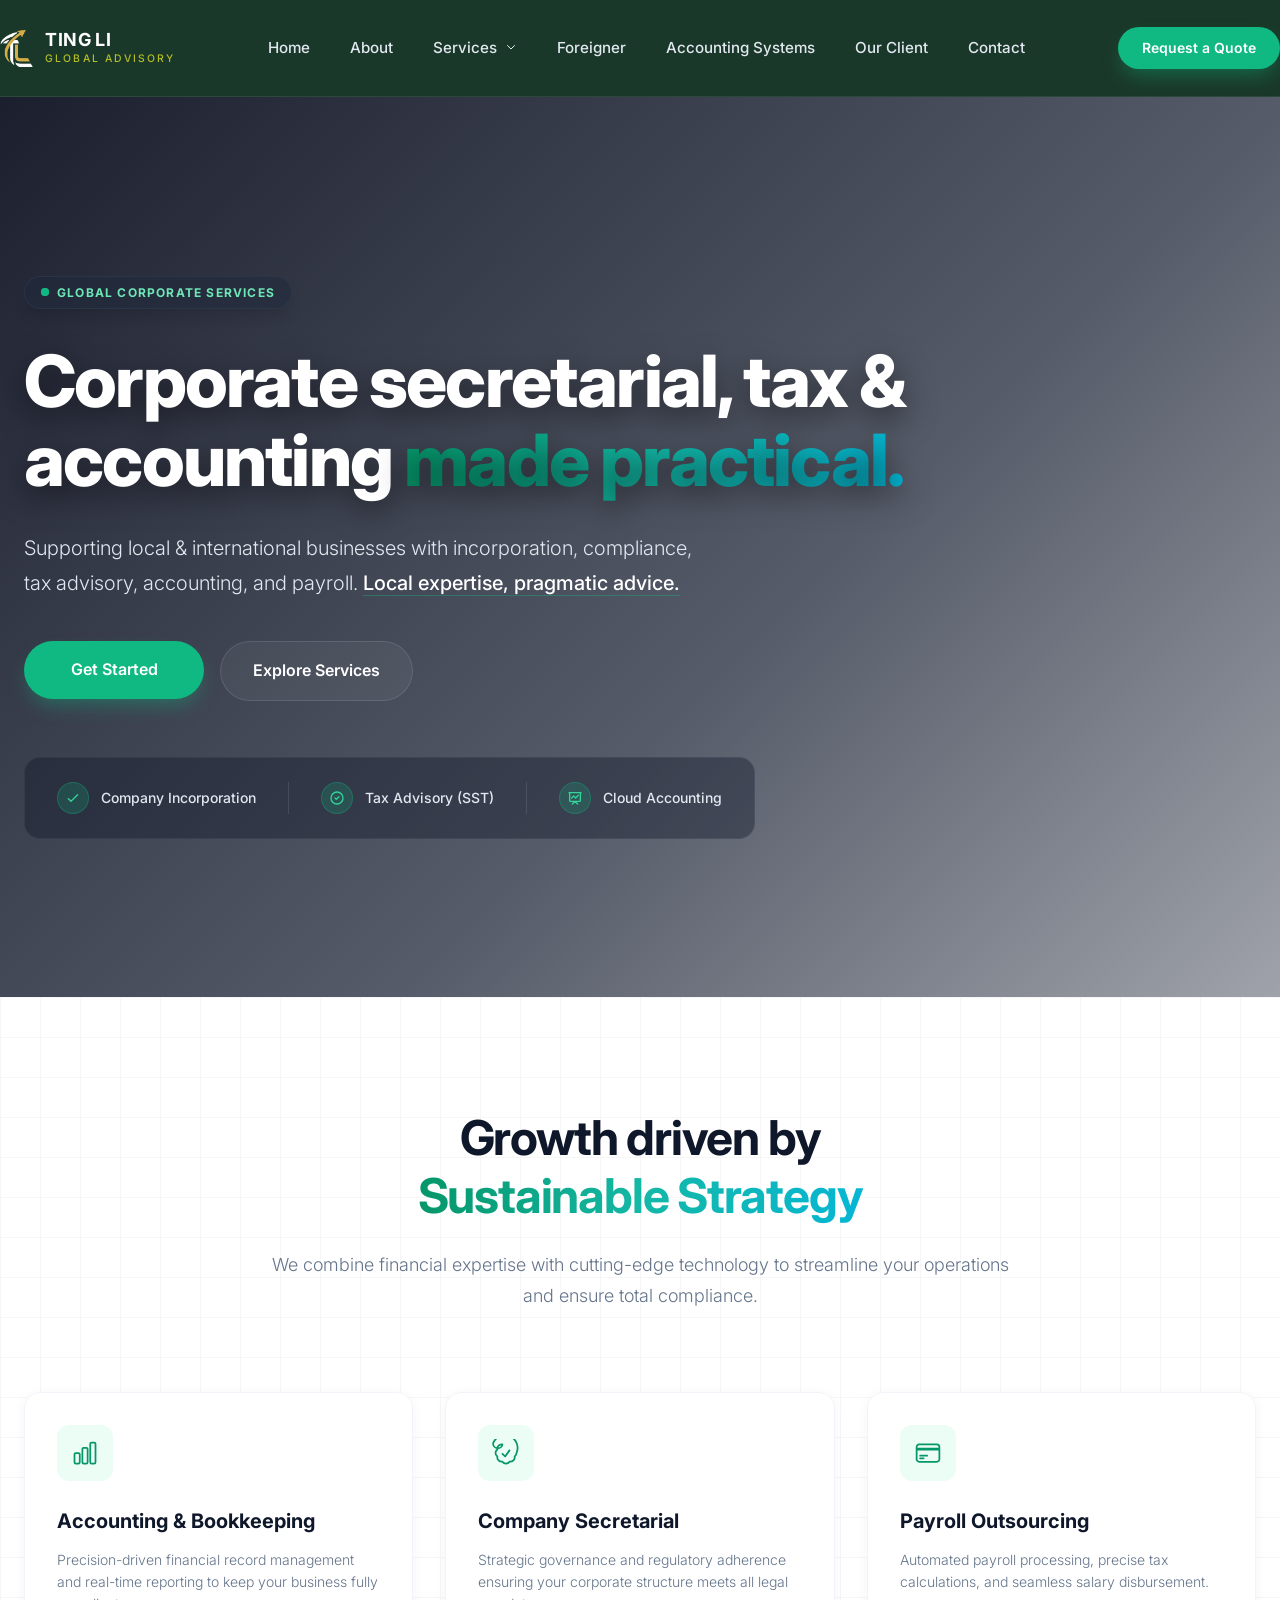
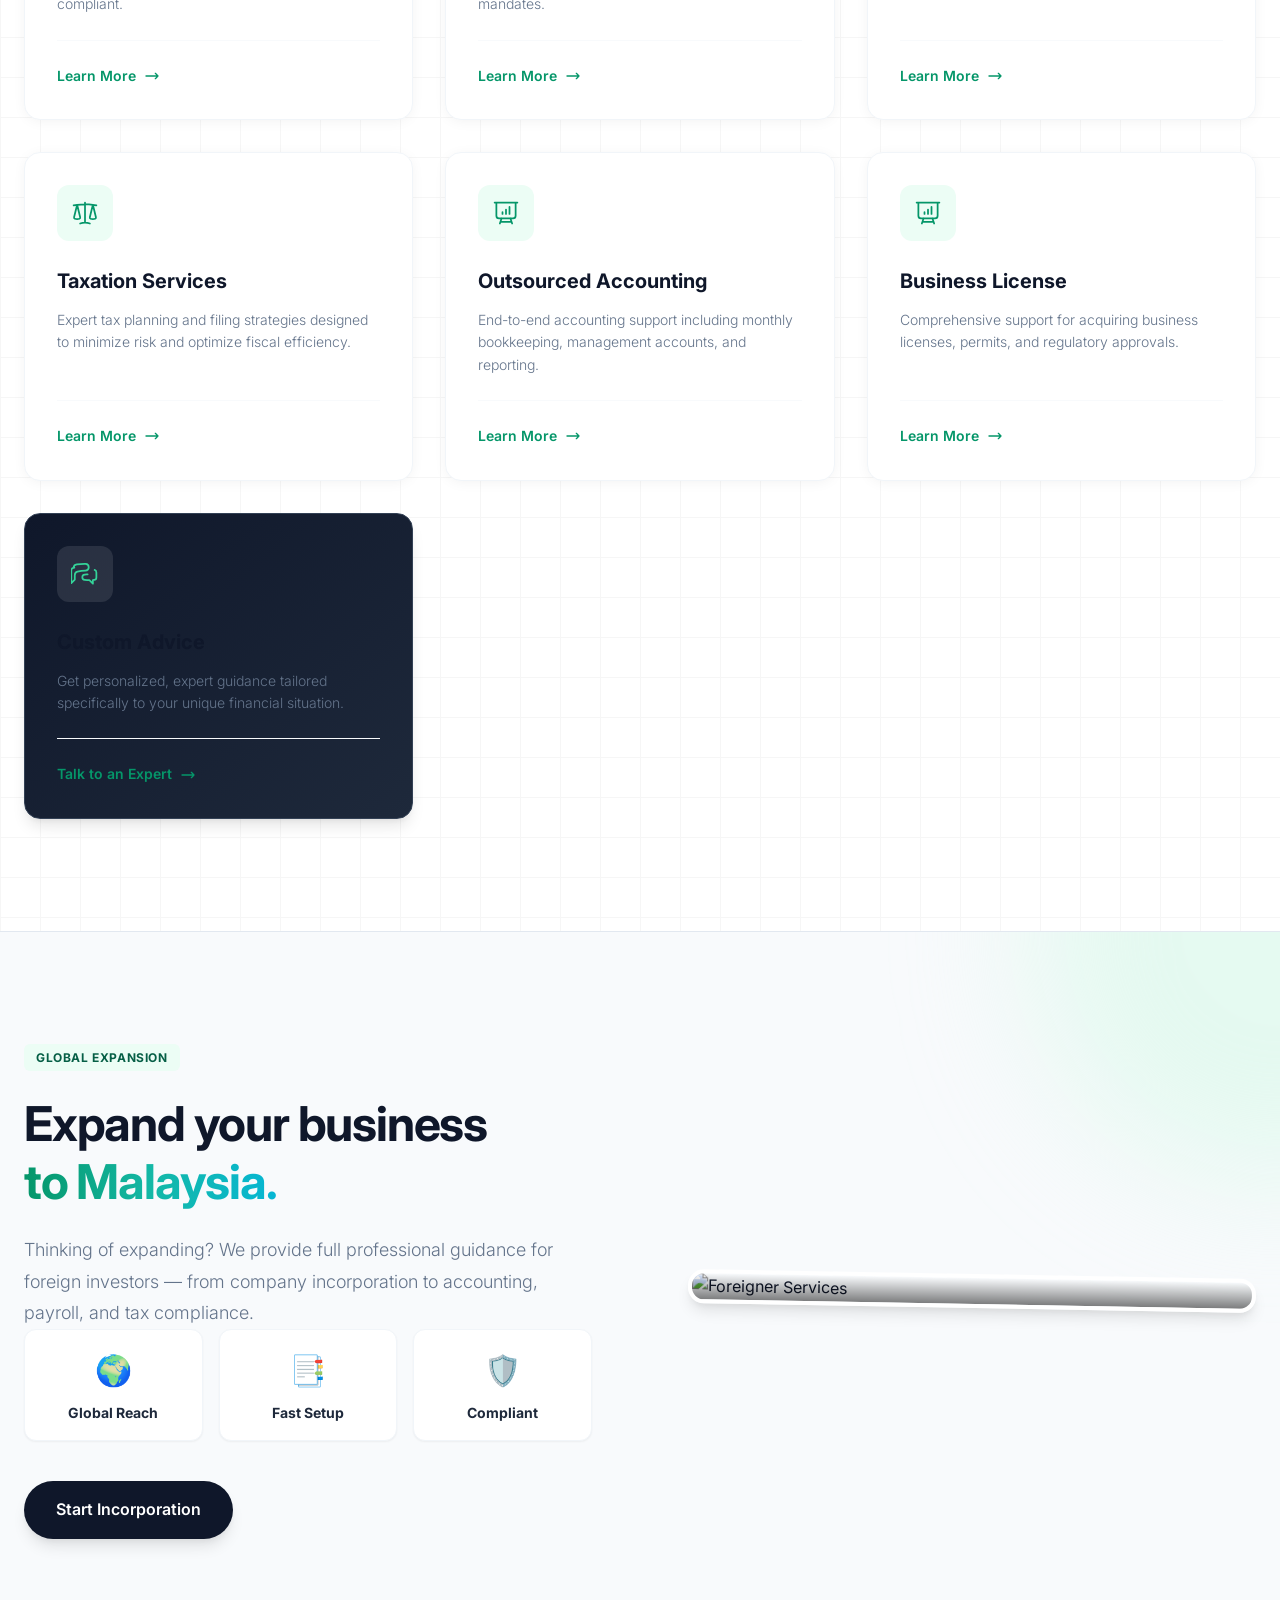
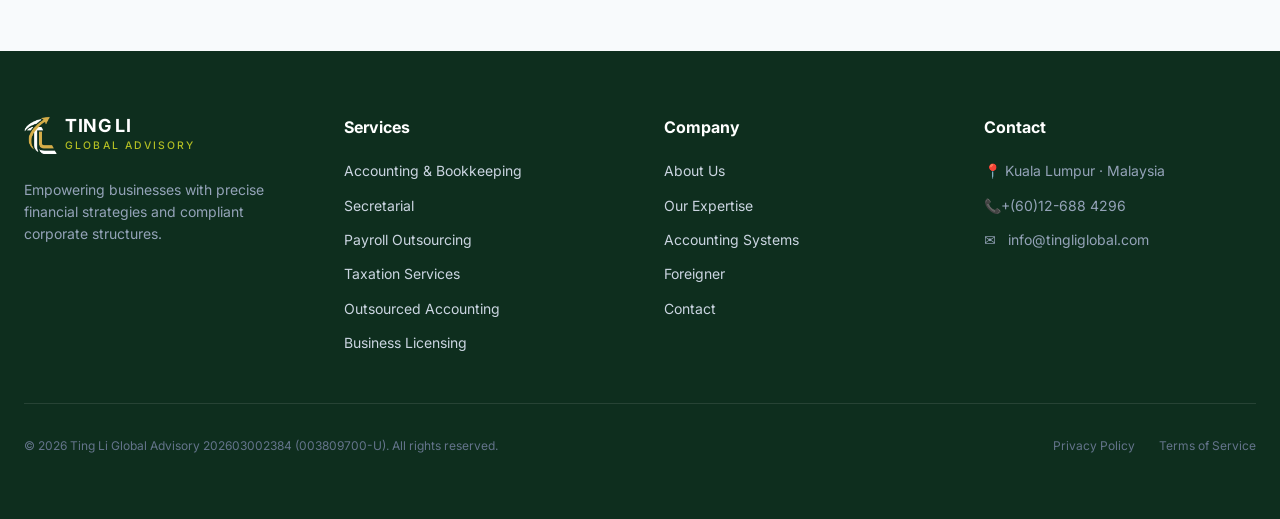
==== commit 0ef5de40: "Update index.html" ====
--- a/index.html
+++ b/index.html
@@ -1,51 +1,76 @@
 <!DOCTYPE html>
 <html lang="en">
-  <head>
+ <head>
     <meta charset="UTF-8" />
     <meta name="viewport" content="width=device-width, initial-scale=1.0" />
+
+    <meta property="og:site_name" content="Ting Li Global Advisory">
+    <meta property="og:title" content="Ting Li Global Advisory">
+
+  <script type="application/ld+json">
+{
+ "@context": "https://schema.org",
+ "@type": "WebSite",
+ "name": "Ting Li Global Advisory",
+ "url": "https://tingliglobal.com",
+ "alternateName": "Ting Li Global Advisory"
+}
+</script>
     <script type="application/ld+json">
 {
-  "@context": "https://schema.org",
-  "@type": "WebSite",
-  "name": "Ting Li Global Advisory",
-  "url": "https://tingliglobal.com",
-  "alternateName": ["Ting Li Global"]
+ "@context": "https://schema.org",
+ "@type": "Organization",
+ "name": "Ting Li Global Advisory",
+ "url": "https://tingliglobal.com",
+ "logo": "https://tingliglobal.com/favicon.png"
 }
 </script>
+    
+    <script type="application/ld+json">
+    {
+      "@context": "https://schema.org",
+      "@type": "ProfessionalService",
+      "name": "Ting Li Global Advisory",
+      "url": "https://tingliglobal.com",
+      "logo": "https://tingliglobal.com/favicon.png",
+      "description": "Supporting local & international businesses with incorporation, compliance, tax advisory, and accounting.",
+      "address": {
+        "@type": "PostalAddress",
+        "addressLocality": "Kuala Lumpur",
+        "addressCountry": "MY"
+      }
+    }
+    </script>
+
     <meta name="description" content="We specialize in empowering international businesses to establish and scale in Malaysia. As a premier boutique advisory firm, TING LI GLOBAL ADVISORY provides a seamless, one-stop solution for foreign investors. From company incorporation and work permits to financial management, tax compliance coordination, and audit liaison, we navigate the local regulatory landscape so you can focus on global expansion.">
-    <title>Incorporation, Accounting & Audit Support | KL & Malaysia</title>
+    
+    <title>Ting Li Global Advisory - Incorporation, Accounting & Audit Support | KL & Malaysia</title>
+    
     <link rel="icon" type="image/png" href="favicon.png">
     <link rel="apple-touch-icon" href="favicon.png">
+    
     <link href="https://fonts.googleapis.com/css2?family=Inter:wght@300;400;500;600;700;800&family=Poppins:wght@400;500;600&display=swap" rel="stylesheet">
     <link rel="stylesheet" href="design.css">
-    
-<script type="importmap">
-{
-  "imports": {
-    "react": "https://aistudiocdn.com/react@^19.2.0",
-    "react-dom/": "https://aistudiocdn.com/react-dom@^19.2.0/",
-    "react/": "https://aistudiocdn.com/react@^19.2.0/"
-  }
-}
-</script>
-</head>
+
+    <script type="importmap">
+    {
+      "imports": {
+        "react": "https://aistudiocdn.com/react@^19.2.0",
+        "react-dom/": "https://aistudiocdn.com/react-dom@^19.2.0/",
+        "react/": "https://aistudiocdn.com/react@^19.2.0/"
+      }
+    }
+    </script>
+  </head>
   <body>
-    <script type="application/ld+json">
-{
-  "@context": "https://schema.org",
-  "@type": "Organization",
-  "name": "Ting Li Global Advisory",
-  "url": "https://tingliglobal.com",
-  "logo": "https://tingliglobal.com/images/favicon.png"
-}
-</script>
+    
     <!-- ===== HEADER ===== -->
     <header class="site-header">
       <div class="container header-inner">
         
         <!-- Logo -->
         <a class="brand-logo" href="index.html">
-            <img src="logo-short.png" alt="Ting Li Logo" class="logo-img">
+            <img src="logo-short.png" alt="Ting Li Global Advisory" class="logo-img">
             <div class="logo-text-group">
                 <span class="logo-title">TING LI</span>
                 <span class="logo-subtitle">Global Advisory</span>
@@ -330,7 +355,7 @@
           <!-- Brand -->
           <div class="footer-col brand-col">
             <div class="footer-brand">
-               <img src="logo-short.png" alt="Ting Li Logo" class="logo-img">
+               <img src="logo-short.png" alt="Ting Li Global Advisory" class="logo-img">
             <div class="logo-text-group">
                 <span class="logo-title">TING LI</span>
                 <span class="logo-subtitle">Global Advisory</span>
@@ -375,7 +400,7 @@
                <span><br></span>
             </li>
             <li>
-               <span>📞+(60)17-871 3922</span>
+               <span>📞+(60)12-688 4296</span>
                <span></span>
             </li>
             <li>
@@ -403,3 +428,5 @@
 
 
 
+
+
